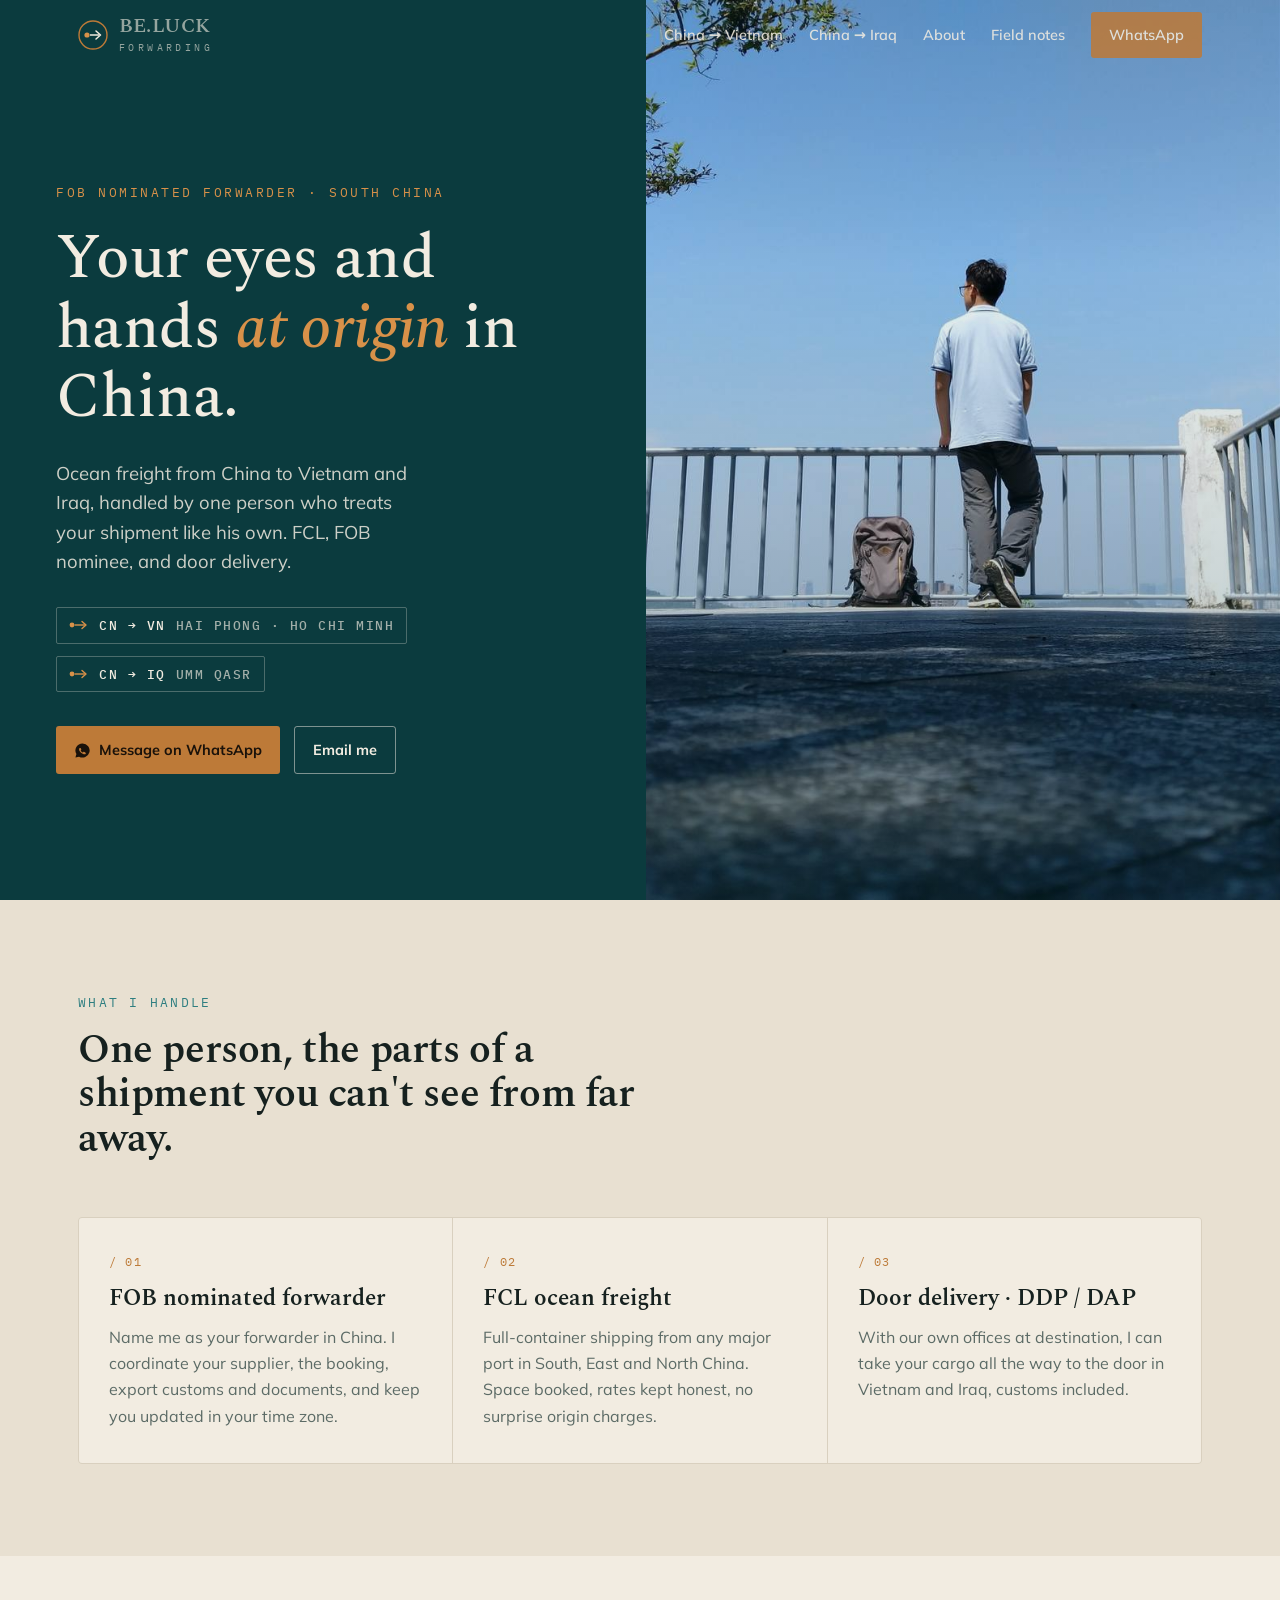
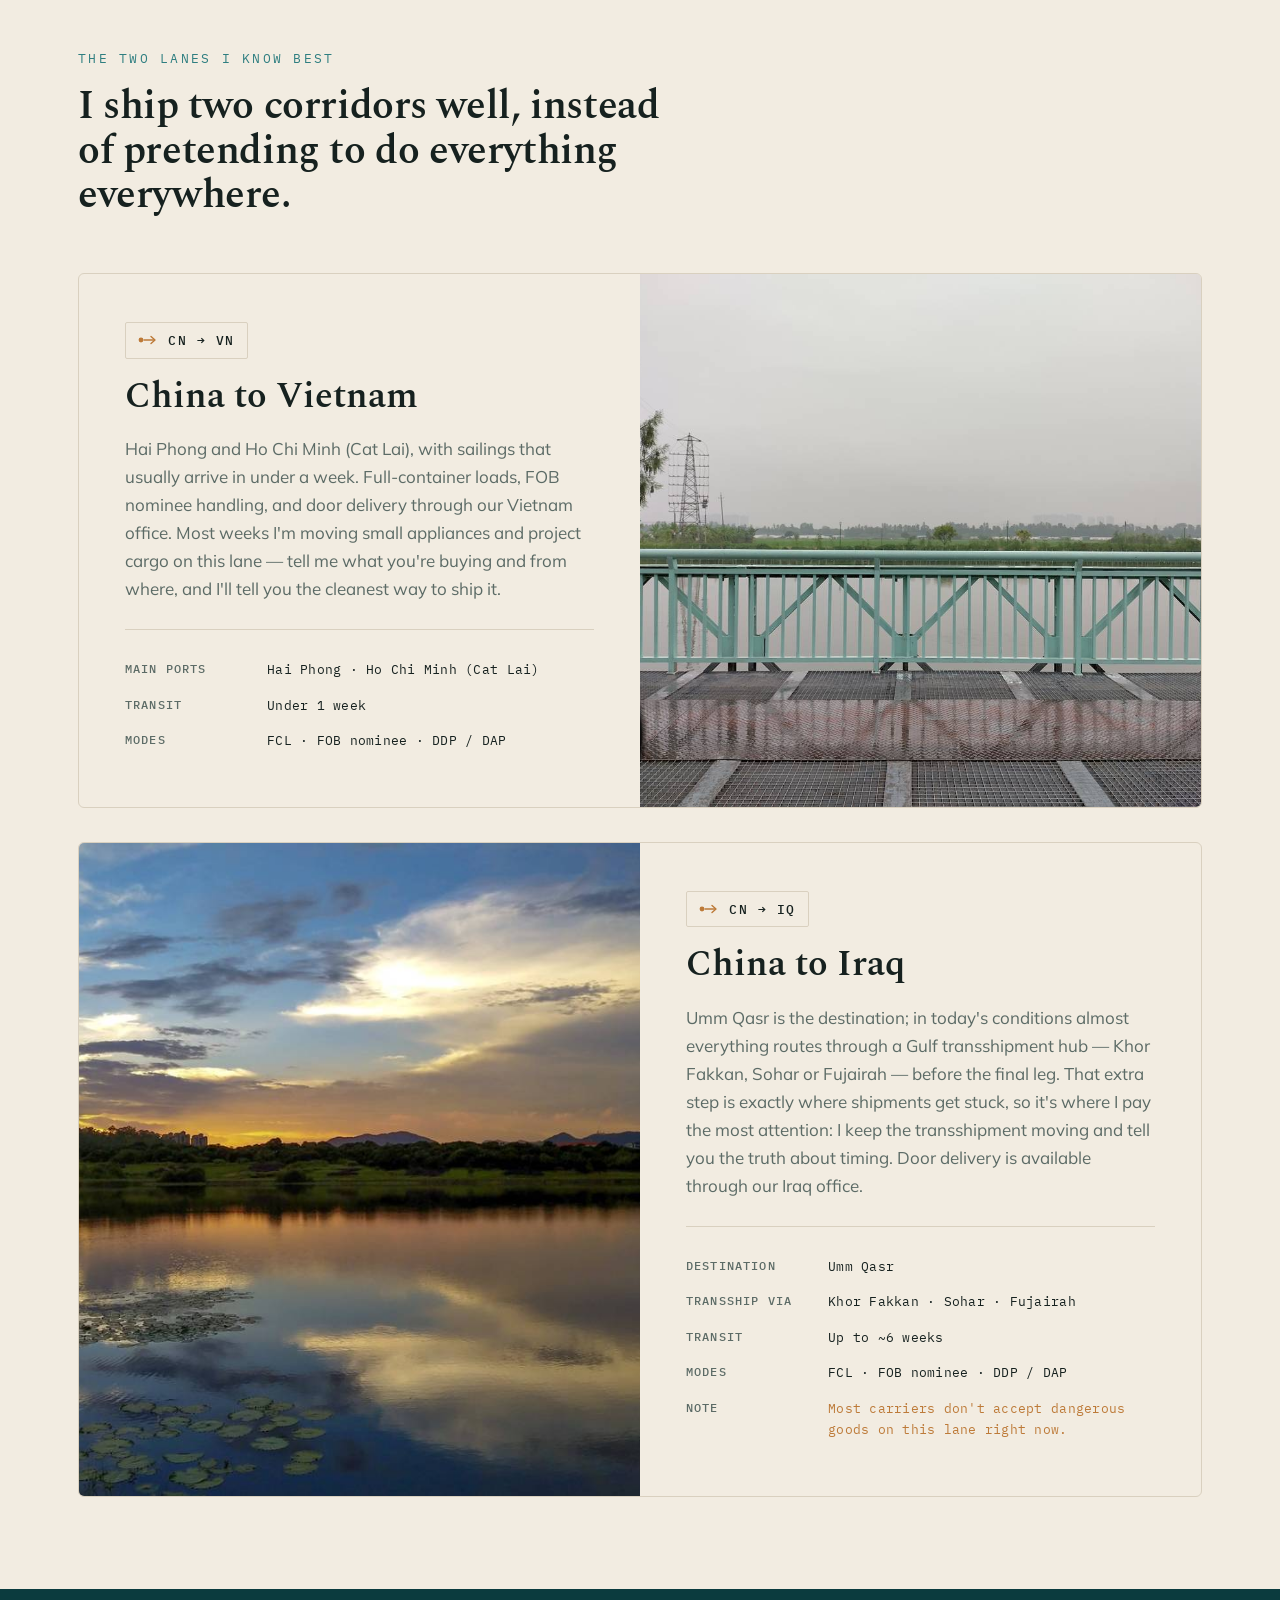
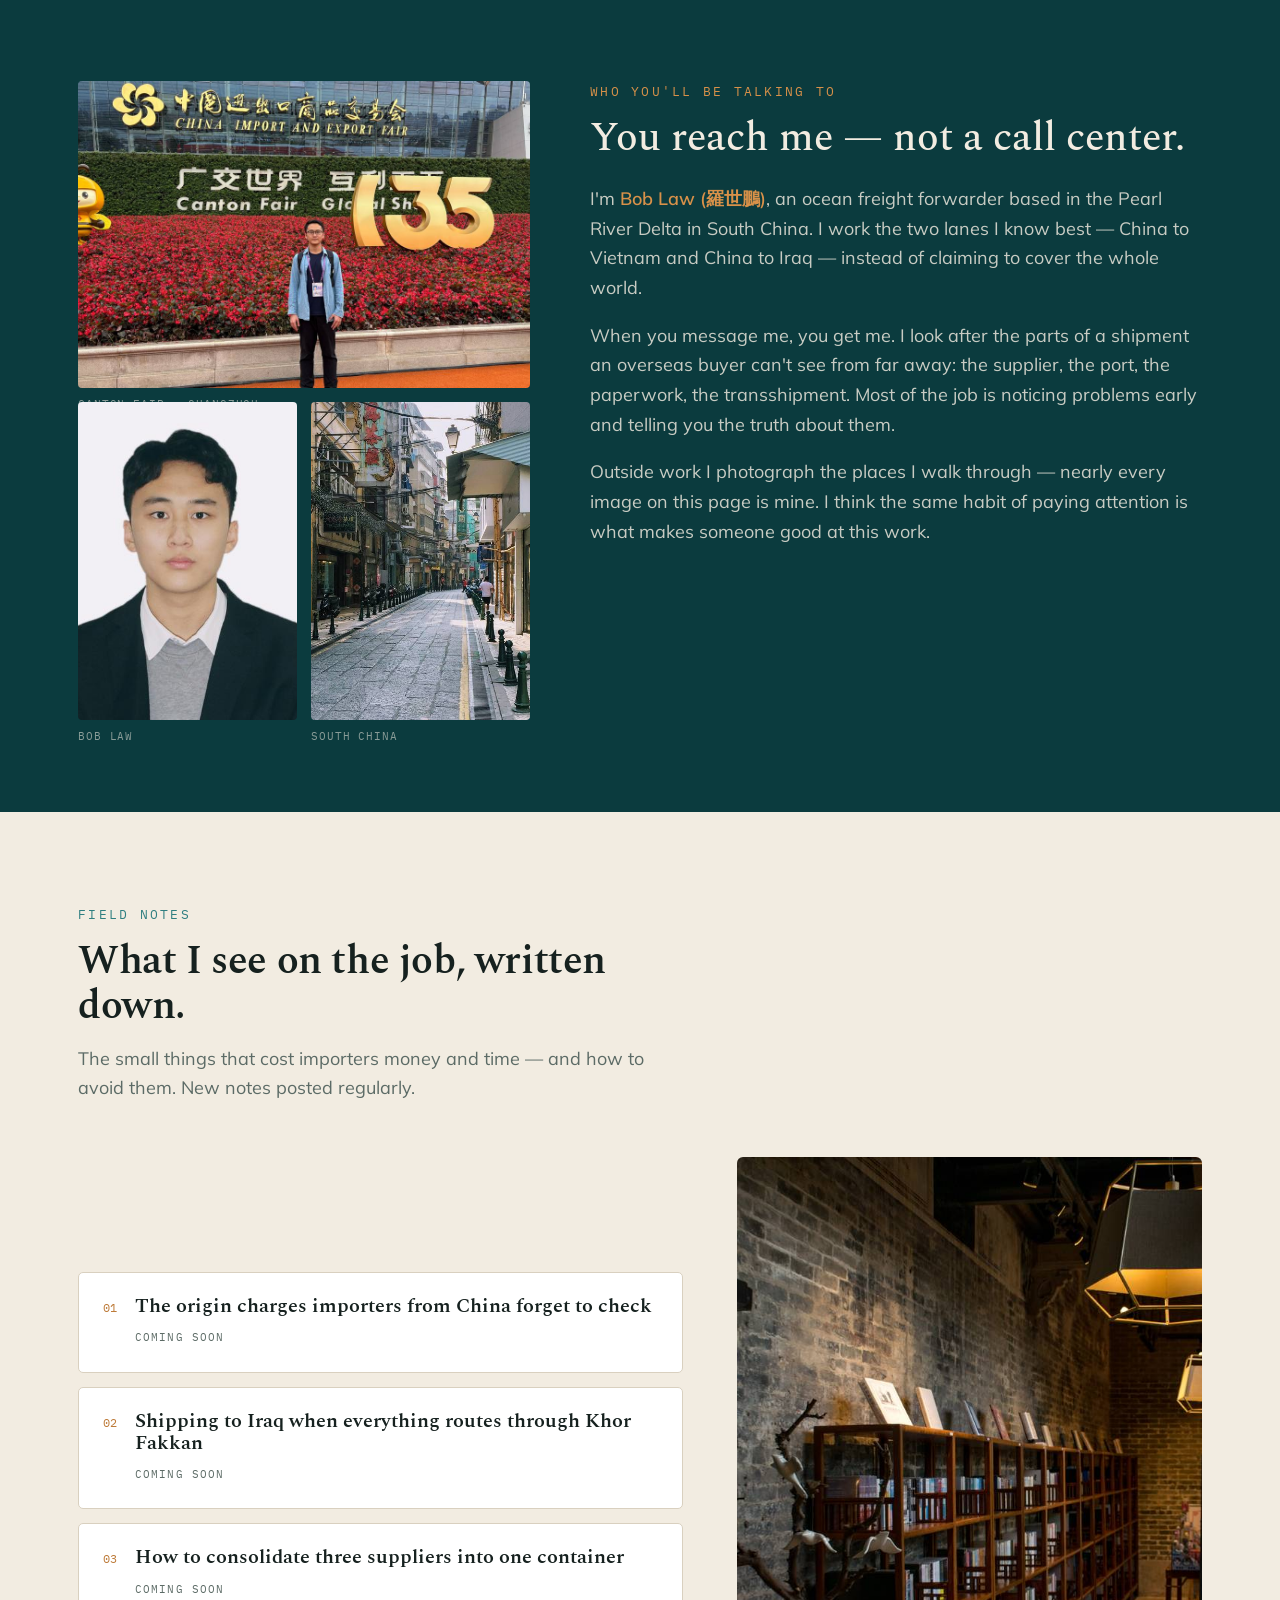
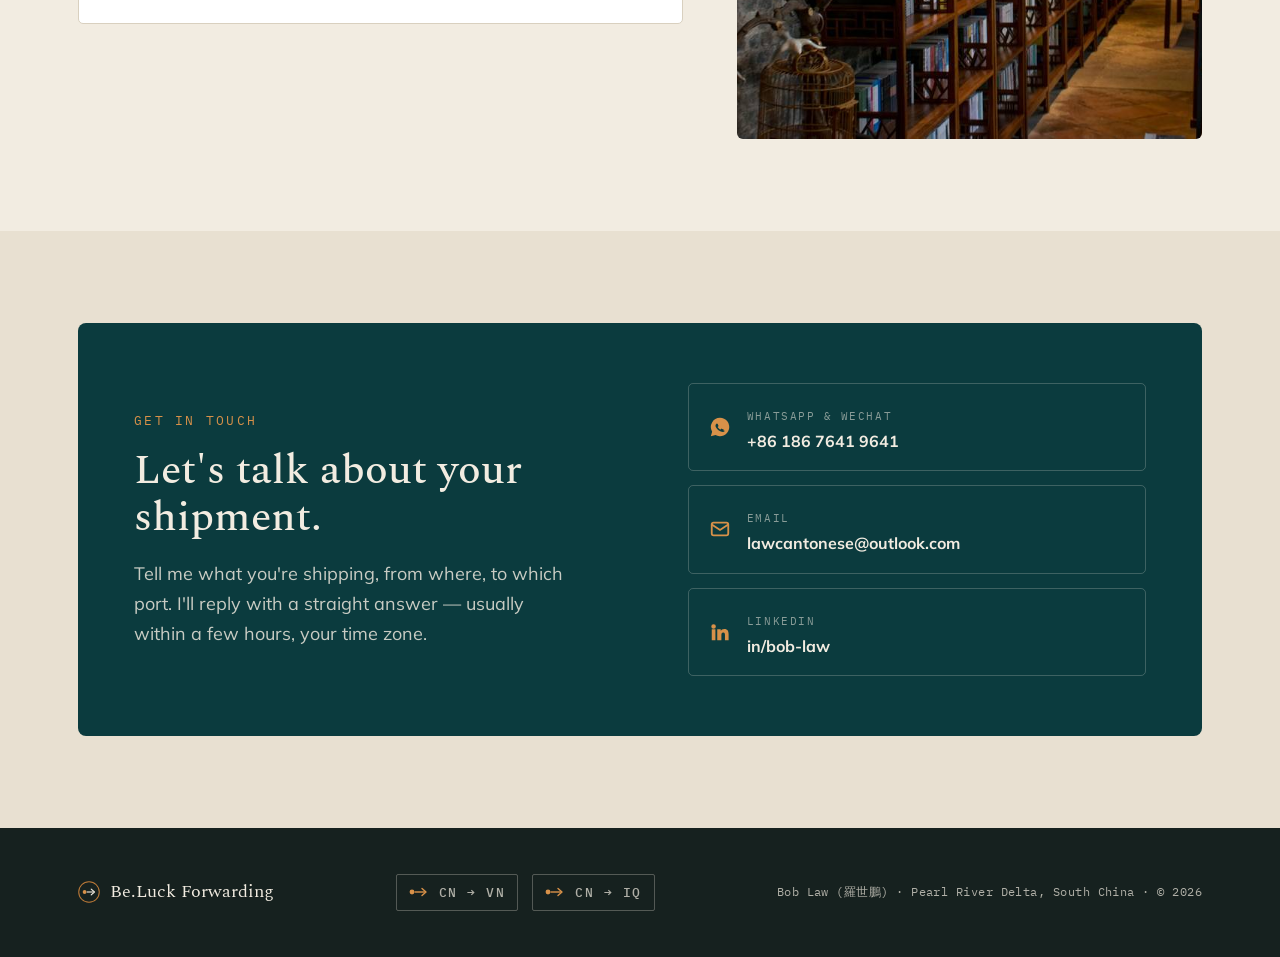
==== index.html @ 6b77a98e "Rename index.html.html to index.html" ====
<!DOCTYPE html>
<html lang="en">
<head>
<meta charset="UTF-8">
<meta name="viewport" content="width=device-width, initial-scale=1.0">
<title>Be.Luck Forwarding — Ocean Freight from China to Vietnam &amp; Iraq | Bob Law</title>
<meta name="description" content="Ocean freight forwarder based in South China. FCL, FOB nominated forwarder and door delivery from China to Vietnam (Hai Phong, Ho Chi Minh) and Iraq (Umm Qasr). Message Bob Law directly.">
<link rel="preconnect" href="https://fonts.googleapis.com">
<link rel="preconnect" href="https://fonts.gstatic.com" crossorigin>
<link href="https://fonts.googleapis.com/css2?family=Spectral:ital,wght@0,400;0,500;0,600;1,400&family=Mulish:wght@400;500;600;700;800&family=IBM+Plex+Mono:wght@400;500;600&display=swap" rel="stylesheet">
<style>
  :root{
    --ink:#16211F;
    --deep:#0B3B3E;
    --teal:#1B595C;
    --teal-2:#2E7E80;
    --brass:#BD7A38;
    --brass-2:#D89149;
    --paper:#F2ECE1;
    --panel:#E8E0D1;
    --line:#D9D0BF;
    --light:#F2ECE1;
    --muted:#5C6B66;
    --maxw:1180px;
  }
  *{box-sizing:border-box;}
  html{scroll-behavior:smooth;}
  body{
    margin:0;
    background:var(--paper);
    color:var(--ink);
    font-family:"Mulish",system-ui,-apple-system,"Segoe UI",sans-serif;
    font-size:17px;
    line-height:1.65;
    -webkit-font-smoothing:antialiased;
  }
  h1,h2,h3{font-family:"Spectral",Georgia,serif;font-weight:600;line-height:1.12;margin:0;}
  p{margin:0 0 1em;}
  a{color:inherit;}
  .wrap{max-width:var(--maxw);margin:0 auto;padding:0 28px;}
  .mono{font-family:"IBM Plex Mono",ui-monospace,monospace;}

  /* ---- route tag : the signature ---- */
  .route{
    display:inline-flex;align-items:center;gap:10px;
    font-family:"IBM Plex Mono",monospace;font-size:12.5px;font-weight:500;
    letter-spacing:.12em;text-transform:uppercase;
    border:1px solid var(--line);border-radius:2px;
    padding:7px 12px;white-space:nowrap;
  }
  .route svg{flex:none;}
  .route .dest{color:var(--muted);}
  .route--ondark{border-color:rgba(242,236,225,.28);}
  .route--ondark .dest{color:rgba(242,236,225,.66);}

  /* ---- nav ---- */
  header{position:fixed;top:0;left:0;right:0;z-index:50;transition:background .35s ease, box-shadow .35s ease;}
  header.solid{background:var(--deep);box-shadow:0 1px 0 rgba(0,0,0,.18);}
  .nav{display:flex;align-items:center;justify-content:space-between;height:70px;}
  .brand{display:flex;align-items:center;gap:11px;text-decoration:none;color:var(--light);}
  .brand .mark{flex:none;}
  .brand b{font-family:"Spectral",serif;font-weight:600;font-size:20px;letter-spacing:.01em;}
  .brand span{font-family:"IBM Plex Mono",monospace;font-size:10px;letter-spacing:.34em;text-transform:uppercase;color:rgba(242,236,225,.6);display:block;margin-top:-3px;}
  .navlinks{display:flex;align-items:center;gap:26px;}
  .navlinks a{color:var(--light);text-decoration:none;font-size:14.5px;font-weight:600;opacity:.86;transition:opacity .2s;}
  .navlinks a:hover{opacity:1;}
  .btn{
    display:inline-flex;align-items:center;gap:8px;text-decoration:none;font-weight:700;
    font-size:14.5px;border-radius:3px;padding:11px 18px;transition:transform .15s ease, background .2s ease;
  }
  .btn-brass{background:var(--brass);color:#1a120a;}
  .btn-brass:hover{background:var(--brass-2);}
  .btn-line{border:1px solid rgba(242,236,225,.5);color:var(--light);}
  .btn-line:hover{border-color:var(--light);}
  .btn:active{transform:translateY(1px);}
  .menubtn{display:none;background:none;border:1px solid rgba(242,236,225,.4);color:var(--light);
    font-family:"IBM Plex Mono",monospace;font-size:12px;letter-spacing:.1em;padding:9px 12px;border-radius:3px;cursor:pointer;}

  /* ---- hero ---- */
  .hero{background:var(--deep);color:var(--light);}
  .hero-grid{display:grid;grid-template-columns:1.02fr 1fr;min-height:100vh;}
  .hero-text{display:flex;flex-direction:column;justify-content:center;padding:120px 56px 64px;}
  .eyebrow{font-family:"IBM Plex Mono",monospace;font-size:12.5px;letter-spacing:.2em;text-transform:uppercase;color:var(--brass-2);margin-bottom:22px;}
  .hero h1{font-size:clamp(38px,5vw,62px);font-weight:500;letter-spacing:-.01em;}
  .hero h1 em{font-style:italic;color:var(--brass-2);}
  .hero .lede{font-size:18.5px;line-height:1.6;color:rgba(242,236,225,.84);max-width:34ch;margin:26px 0 30px;}
  .hero-routes{display:flex;flex-wrap:wrap;gap:12px;margin-bottom:34px;}
  .hero-cta{display:flex;flex-wrap:wrap;gap:14px;}
  .hero-photo{
    background-image:linear-gradient(180deg,rgba(11,59,62,.20),rgba(11,59,62,.08) 30%,rgba(11,59,62,.34)),url('[data-uri]');
    background-size:cover;background-position:center 38%;
  }

  /* ---- generic section ---- */
  section{padding:92px 0;}
  .kicker{font-family:"IBM Plex Mono",monospace;font-size:12.5px;letter-spacing:.18em;text-transform:uppercase;color:var(--teal-2);margin-bottom:16px;}
  .sec-head{max-width:60ch;margin-bottom:54px;}
  .sec-head h2{font-size:clamp(28px,3.4vw,40px);letter-spacing:-.01em;}
  .sec-head p{color:var(--muted);font-size:18px;margin-top:14px;}

  /* ---- services ---- */
  .services{background:var(--panel);}
  .svc{display:grid;grid-template-columns:repeat(3,1fr);gap:1px;background:var(--line);border:1px solid var(--line);border-radius:4px;overflow:hidden;}
  .svc > div{background:var(--paper);padding:34px 30px;}
  .svc .num{font-family:"IBM Plex Mono",monospace;font-size:12px;color:var(--brass);letter-spacing:.1em;}
  .svc h3{font-size:23px;margin:14px 0 12px;font-weight:600;}
  .svc p{color:var(--muted);font-size:16px;margin:0;}

  /* ---- corridor ---- */
  .lane{display:grid;grid-template-columns:1fr 1fr;gap:0;align-items:stretch;border:1px solid var(--line);border-radius:6px;overflow:hidden;}
  .lane + .lane{margin-top:34px;}
  .lane-body{padding:48px 46px;}
  .lane-body h2{font-size:clamp(26px,3vw,36px);margin:18px 0 18px;}
  .lane-body p{color:var(--muted);font-size:17px;}
  .lane-img{min-height:340px;background-size:cover;background-position:center;}
  .lane--rev .lane-body{order:2;}
  .facts{list-style:none;margin:26px 0 0;padding:22px 0 0;border-top:1px solid var(--line);}
  .facts li{display:flex;gap:14px;font-family:"IBM Plex Mono",monospace;font-size:13px;letter-spacing:.02em;color:var(--ink);padding:7px 0;}
  .facts li b{color:var(--muted);font-weight:500;min-width:128px;display:inline-block;text-transform:uppercase;font-size:11.5px;letter-spacing:.1em;padding-top:1px;}
  .facts li .warn{color:var(--brass);}

  /* ---- about ---- */
  .about{background:var(--deep);color:var(--light);}
  .about .kicker{color:var(--brass-2);}
  .about-grid{display:grid;grid-template-columns:0.85fr 1.15fr;gap:60px;align-items:start;}
  .about-photos{display:grid;grid-template-columns:1fr 1fr;gap:14px;}
  .about-photos figure{margin:0;}
  .about-photos img{width:100%;height:100%;object-fit:cover;border-radius:4px;display:block;aspect-ratio:3/4;}
  .about-photos .wide{grid-column:1/3;}
  .about-photos .wide img{aspect-ratio:16/10;}
  .about-photos figcaption{font-family:"IBM Plex Mono",monospace;font-size:11px;letter-spacing:.08em;color:rgba(242,236,225,.55);margin-top:7px;text-transform:uppercase;}
  .about-text h2{font-size:clamp(28px,3.4vw,40px);margin-bottom:22px;font-weight:500;}
  .about-text p{color:rgba(242,236,225,.82);font-size:18px;}
  .about-text strong{color:var(--brass-2);font-weight:600;}

  /* ---- notes ---- */
  .notes-grid{display:grid;grid-template-columns:1.3fr 1fr;gap:54px;align-items:center;}
  .notecards{display:flex;flex-direction:column;gap:14px;}
  .note{display:flex;align-items:flex-start;gap:18px;border:1px solid var(--line);border-radius:5px;padding:22px 24px;background:#fff;transition:border-color .2s;}
  .note:hover{border-color:var(--teal-2);}
  .note .idx{font-family:"IBM Plex Mono",monospace;font-size:12px;color:var(--brass);padding-top:3px;}
  .note h3{font-size:20px;font-weight:600;margin-bottom:4px;}
  .note .soon{font-family:"IBM Plex Mono",monospace;font-size:11px;letter-spacing:.1em;text-transform:uppercase;color:var(--muted);}
  .notes-img{border-radius:6px;overflow:hidden;}
  .notes-img img{width:100%;display:block;aspect-ratio:4/5;object-fit:cover;}

  /* ---- contact ---- */
  .contact{background:var(--panel);}
  .contact-card{background:var(--deep);color:var(--light);border-radius:8px;padding:60px 56px;display:grid;grid-template-columns:1.1fr 1fr;gap:50px;align-items:center;}
  .contact-card h2{font-size:clamp(28px,3.4vw,42px);font-weight:500;}
  .contact-card .lede{color:rgba(242,236,225,.82);font-size:18px;margin:18px 0 0;max-width:40ch;}
  .channels{display:flex;flex-direction:column;gap:14px;}
  .chan{display:flex;align-items:center;gap:16px;text-decoration:none;color:var(--light);border:1px solid rgba(242,236,225,.22);border-radius:5px;padding:16px 20px;transition:border-color .2s, background .2s;}
  .chan:hover{border-color:var(--brass-2);background:rgba(255,255,255,.03);}
  .chan .ico{flex:none;width:22px;height:22px;color:var(--brass-2);}
  .chan .lab{font-family:"IBM Plex Mono",monospace;font-size:11px;letter-spacing:.14em;text-transform:uppercase;color:rgba(242,236,225,.55);}
  .chan .val{font-weight:700;font-size:16px;word-break:break-all;}

  /* ---- footer ---- */
  footer{background:var(--ink);color:rgba(242,236,225,.7);padding:46px 0;}
  .foot{display:flex;flex-wrap:wrap;gap:18px;justify-content:space-between;align-items:center;}
  .foot .fb{display:flex;align-items:center;gap:10px;color:var(--light);font-family:"Spectral",serif;font-size:18px;}
  .foot .fr{display:flex;gap:14px;flex-wrap:wrap;}
  .foot small{font-family:"IBM Plex Mono",monospace;font-size:11.5px;letter-spacing:.04em;}

  .reveal{opacity:0;transform:translateY(18px);transition:opacity .7s ease, transform .7s ease;}
  .reveal.in{opacity:1;transform:none;}

  :focus-visible{outline:2px solid var(--brass-2);outline-offset:3px;}

  @media (max-width:900px){
    .hero-grid{grid-template-columns:1fr;min-height:auto;}
    .hero-text{padding:108px 28px 48px;}
    .hero-photo{min-height:300px;}
    .svc{grid-template-columns:1fr;}
    .lane{grid-template-columns:1fr;}
    .lane-img{min-height:230px;}
    .lane--rev .lane-body{order:0;}
    .about-grid{grid-template-columns:1fr;gap:38px;}
    .notes-grid{grid-template-columns:1fr;gap:34px;}
    .notes-img{display:none;}
    .contact-card{grid-template-columns:1fr;padding:40px 28px;gap:34px;}
    .navlinks{display:none;}
    .menubtn{display:inline-block;}
    .navlinks.open{display:flex;position:absolute;top:70px;left:0;right:0;background:var(--deep);flex-direction:column;gap:0;padding:8px 0;}
    .navlinks.open a{padding:14px 28px;width:100%;}
    .navlinks.open .btn{margin:10px 28px;justify-content:center;}
  }
  @media (prefers-reduced-motion:reduce){
    *{scroll-behavior:auto;}
    .reveal{transition:none;opacity:1;transform:none;}
  }
</style>
</head>
<body>

<!-- route glyph reused: origin dot -> lane -> arrow -->
<svg width="0" height="0" style="position:absolute"><defs>
  <g id="glyph"><circle cx="3" cy="8" r="2.4" fill="currentColor"/><path d="M5.5 8 H16" stroke="currentColor" stroke-width="1.4"/><path d="M13 4.5 L17 8 L13 11.5" fill="none" stroke="currentColor" stroke-width="1.4" stroke-linecap="round" stroke-linejoin="round"/></g>
</defs></svg>

<header id="hdr">
  <div class="wrap nav">
    <a href="#home" class="brand">
      <svg class="mark" width="30" height="30" viewBox="0 0 30 30" aria-hidden="true">
        <circle cx="15" cy="15" r="14" fill="none" stroke="#BD7A38" stroke-width="1.4"/>
        <circle cx="9" cy="15" r="2.6" fill="#D89149"/>
        <path d="M12 15 H21" stroke="#F2ECE1" stroke-width="1.5"/>
        <path d="M18 11 L22.5 15 L18 19" fill="none" stroke="#F2ECE1" stroke-width="1.5" stroke-linecap="round" stroke-linejoin="round"/>
      </svg>
      <span class="bt"><b>Be.Luck</b><span>Forwarding</span></span>
    </a>
    <button class="menubtn" id="menubtn" aria-expanded="false">MENU</button>
    <nav class="navlinks" id="navlinks">
      <a href="#vietnam">China&nbsp;→&nbsp;Vietnam</a>
      <a href="#iraq">China&nbsp;→&nbsp;Iraq</a>
      <a href="#about">About</a>
      <a href="#notes">Field&nbsp;notes</a>
      <a class="btn btn-brass" href="https://wa.me/8618676419641?text=Hi%20Bob%2C%20I%27d%20like%20to%20ask%20about%20shipping%20from%20China." target="_blank" rel="noopener">WhatsApp</a>
    </nav>
  </div>
</header>

<!-- HERO -->
<section id="home" class="hero" style="padding:0">
  <div class="hero-grid">
    <div class="hero-text">
      <div class="eyebrow">FOB Nominated Forwarder · South China</div>
      <h1>Your eyes and hands <em>at origin</em> in China.</h1>
      <p class="lede">Ocean freight from China to Vietnam and Iraq, handled by one person who treats your shipment like his own. FCL, FOB nominee, and door delivery.</p>
      <div class="hero-routes">
        <span class="route route--ondark"><svg width="20" height="16" viewBox="0 0 20 16" color="#D89149"><use href="#glyph"/></svg> CN&nbsp;→&nbsp;VN <span class="dest">Hai Phong · Ho Chi Minh</span></span>
        <span class="route route--ondark"><svg width="20" height="16" viewBox="0 0 20 16" color="#D89149"><use href="#glyph"/></svg> CN&nbsp;→&nbsp;IQ <span class="dest">Umm Qasr</span></span>
      </div>
      <div class="hero-cta">
        <a class="btn btn-brass" href="https://wa.me/8618676419641?text=Hi%20Bob%2C%20I%27d%20like%20to%20ask%20about%20shipping%20from%20China." target="_blank" rel="noopener">
          <svg width="17" height="17" viewBox="0 0 24 24" fill="currentColor"><path d="M12 2a10 10 0 0 0-8.6 15.05L2 22l5.1-1.33A10 10 0 1 0 12 2Zm5.3 14.1c-.22.62-1.3 1.2-1.8 1.24-.46.05-1.05.07-1.7-.1a14 14 0 0 1-1.54-.57 11 11 0 0 1-4.2-3.7c-.3-.4-.95-1.27-.95-2.42 0-1.15.6-1.72.82-1.95a.86.86 0 0 1 .62-.29l.45.01c.14 0 .34-.05.53.4l.74 1.8c.06.13.1.28.01.45l-.28.45c-.1.13-.21.3-.3.4-.1.1-.2.22-.09.43.12.2.53.87 1.13 1.4.78.7 1.43.92 1.63 1.02.2.1.32.09.44-.05l.62-.72c.16-.2.3-.16.5-.09l1.74.82c.2.1.34.14.4.22.05.1.05.5-.17 1.12Z"/></svg>
          Message on WhatsApp
        </a>
        <a class="btn btn-line" href="mailto:lawcantonese@outlook.com?subject=Shipping%20enquiry">Email me</a>
      </div>
    </div>
    <div class="hero-photo" role="img" aria-label="Looking out over the Pearl River Delta in South China"></div>
  </div>
</section>

<!-- SERVICES -->
<section class="services">
  <div class="wrap">
    <div class="sec-head reveal">
      <div class="kicker">What I handle</div>
      <h2>One person, the parts of a shipment you can't see from far away.</h2>
    </div>
    <div class="svc reveal">
      <div>
        <div class="num">/ 01</div>
        <h3>FOB nominated forwarder</h3>
        <p>Name me as your forwarder in China. I coordinate your supplier, the booking, export customs and documents, and keep you updated in your time zone.</p>
      </div>
      <div>
        <div class="num">/ 02</div>
        <h3>FCL ocean freight</h3>
        <p>Full-container shipping from any major port in South, East and North China. Space booked, rates kept honest, no surprise origin charges.</p>
      </div>
      <div>
        <div class="num">/ 03</div>
        <h3>Door delivery · DDP / DAP</h3>
        <p>With our own offices at destination, I can take your cargo all the way to the door in Vietnam and Iraq, customs included.</p>
      </div>
    </div>
  </div>
</section>

<!-- CORRIDORS -->
<section id="vietnam">
  <div class="wrap">
    <div class="sec-head reveal">
      <div class="kicker">The two lanes I know best</div>
      <h2>I ship two corridors well, instead of pretending to do everything everywhere.</h2>
    </div>

    <div class="lane reveal">
      <div class="lane-body">
        <span class="route"><svg width="20" height="16" viewBox="0 0 20 16" color="#BD7A38"><use href="#glyph"/></svg> CN&nbsp;→&nbsp;VN</span>
        <h2>China to Vietnam</h2>
        <p>Hai Phong and Ho Chi Minh (Cat Lai), with sailings that usually arrive in under a week. Full-container loads, FOB nominee handling, and door delivery through our Vietnam office. Most weeks I'm moving small appliances and project cargo on this lane — tell me what you're buying and from where, and I'll tell you the cleanest way to ship it.</p>
        <ul class="facts">
          <li><b>Main ports</b> Hai Phong · Ho Chi Minh (Cat Lai)</li>
          <li><b>Transit</b> Under 1 week</li>
          <li><b>Modes</b> FCL · FOB nominee · DDP / DAP</li>
        </ul>
      </div>
      <div class="lane-img" style="background-image:url('[data-uri]')" role="img" aria-label="Waterway in the delta region"></div>
    </div>

    <div class="lane lane--rev reveal" id="iraq">
      <div class="lane-body">
        <span class="route"><svg width="20" height="16" viewBox="0 0 20 16" color="#BD7A38"><use href="#glyph"/></svg> CN&nbsp;→&nbsp;IQ</span>
        <h2>China to Iraq</h2>
        <p>Umm Qasr is the destination; in today's conditions almost everything routes through a Gulf transshipment hub — Khor Fakkan, Sohar or Fujairah — before the final leg. That extra step is exactly where shipments get stuck, so it's where I pay the most attention: I keep the transshipment moving and tell you the truth about timing. Door delivery is available through our Iraq office.</p>
        <ul class="facts">
          <li><b>Destination</b> Umm Qasr</li>
          <li><b>Transship via</b> Khor Fakkan · Sohar · Fujairah</li>
          <li><b>Transit</b> Up to ~6 weeks</li>
          <li><b>Modes</b> FCL · FOB nominee · DDP / DAP</li>
          <li><b>Note</b> <span class="warn">Most carriers don't accept dangerous goods on this lane right now.</span></li>
        </ul>
      </div>
      <div class="lane-img" style="background-image:url('[data-uri]')" role="img" aria-label="Sunset over water"></div>
    </div>
  </div>
</section>

<!-- ABOUT -->
<section id="about" class="about">
  <div class="wrap">
    <div class="about-grid">
      <div class="about-photos reveal">
        <figure class="wide">
          <img src="[data-uri]" alt="Bob Law at the Canton Fair in Guangzhou">
          <figcaption>Canton Fair · Guangzhou</figcaption>
        </figure>
        <figure>
          <img src="[data-uri]" alt="Portrait of Bob Law">
          <figcaption>Bob Law</figcaption>
        </figure>
        <figure>
          <img src="[data-uri]" alt="On the road in South China">
          <figcaption>South China</figcaption>
        </figure>
      </div>
      <div class="about-text reveal">
        <div class="kicker">Who you'll be talking to</div>
        <h2>You reach me — not a call center.</h2>
        <p>I'm <strong>Bob Law (羅世鵬)</strong>, an ocean freight forwarder based in the Pearl River Delta in South China. I work the two lanes I know best — China to Vietnam and China to Iraq — instead of claiming to cover the whole world.</p>
        <p>When you message me, you get me. I look after the parts of a shipment an overseas buyer can't see from far away: the supplier, the port, the paperwork, the transshipment. Most of the job is noticing problems early and telling you the truth about them.</p>
        <p>Outside work I photograph the places I walk through — nearly every image on this page is mine. I think the same habit of paying attention is what makes someone good at this work.</p>
      </div>
    </div>
  </div>
</section>

<!-- FIELD NOTES -->
<section id="notes">
  <div class="wrap">
    <div class="sec-head reveal">
      <div class="kicker">Field notes</div>
      <h2>What I see on the job, written down.</h2>
      <p>The small things that cost importers money and time — and how to avoid them. New notes posted regularly.</p>
    </div>
    <div class="notes-grid">
      <div class="notecards reveal">
        <article class="note">
          <span class="idx">01</span>
          <div><h3>The origin charges importers from China forget to check</h3><span class="soon">Coming soon</span></div>
        </article>
        <article class="note">
          <span class="idx">02</span>
          <div><h3>Shipping to Iraq when everything routes through Khor Fakkan</h3><span class="soon">Coming soon</span></div>
        </article>
        <article class="note">
          <span class="idx">03</span>
          <div><h3>How to consolidate three suppliers into one container</h3><span class="soon">Coming soon</span></div>
        </article>
      </div>
      <div class="notes-img reveal"><img src="[data-uri]" alt="A quiet bookshop — where the notes get written"></div>
    </div>
  </div>
</section>

<!-- CONTACT -->
<section id="contact" class="contact">
  <div class="wrap">
    <div class="contact-card reveal">
      <div>
        <div class="kicker" style="color:var(--brass-2)">Get in touch</div>
        <h2>Let's talk about your shipment.</h2>
        <p class="lede">Tell me what you're shipping, from where, to which port. I'll reply with a straight answer — usually within a few hours, your time zone.</p>
      </div>
      <div class="channels">
        <a class="chan" href="https://wa.me/8618676419641?text=Hi%20Bob%2C%20I%27d%20like%20to%20ask%20about%20shipping%20from%20China." target="_blank" rel="noopener">
          <svg class="ico" viewBox="0 0 24 24" fill="currentColor"><path d="M12 2a10 10 0 0 0-8.6 15.05L2 22l5.1-1.33A10 10 0 1 0 12 2Zm5.3 14.1c-.22.62-1.3 1.2-1.8 1.24-.46.05-1.05.07-1.7-.1a14 14 0 0 1-1.54-.57 11 11 0 0 1-4.2-3.7c-.3-.4-.95-1.27-.95-2.42 0-1.15.6-1.72.82-1.95a.86.86 0 0 1 .62-.29l.45.01c.14 0 .34-.05.53.4l.74 1.8c.06.13.1.28.01.45l-.28.45c-.1.13-.21.3-.3.4-.1.1-.2.22-.09.43.12.2.53.87 1.13 1.4.78.7 1.43.92 1.63 1.02.2.1.32.09.44-.05l.62-.72c.16-.2.3-.16.5-.09l1.74.82c.2.1.34.14.4.22.05.1.05.5-.17 1.12Z"/></svg>
          <div><span class="lab">WhatsApp &amp; WeChat</span><div class="val">+86 186 7641 9641</div></div>
        </a>
        <a class="chan" href="mailto:lawcantonese@outlook.com?subject=Shipping%20enquiry">
          <svg class="ico" viewBox="0 0 24 24" fill="none" stroke="currentColor" stroke-width="2"><rect x="3" y="5" width="18" height="14" rx="2"/><path d="m3 7 9 6 9-6"/></svg>
          <div><span class="lab">Email</span><div class="val">lawcantonese@outlook.com</div></div>
        </a>
        <a class="chan" href="https://www.linkedin.com/in/bob-law-3bba48403" target="_blank" rel="noopener">
          <svg class="ico" viewBox="0 0 24 24" fill="currentColor"><path d="M4.98 3.5A2.5 2.5 0 1 0 5 8.5a2.5 2.5 0 0 0-.02-5ZM3 9h4v12H3V9Zm6 0h3.8v1.7h.05c.53-1 1.83-2.05 3.77-2.05 4.03 0 4.78 2.65 4.78 6.1V21h-4v-5.4c0-1.3-.02-2.96-1.8-2.96-1.8 0-2.08 1.4-2.08 2.86V21H9V9Z"/></svg>
          <div><span class="lab">LinkedIn</span><div class="val">in/bob-law</div></div>
        </a>
      </div>
    </div>
  </div>
</section>

<footer>
  <div class="wrap foot">
    <div class="fb">
      <svg width="22" height="22" viewBox="0 0 30 30" aria-hidden="true"><circle cx="15" cy="15" r="14" fill="none" stroke="#BD7A38" stroke-width="1.4"/><circle cx="9" cy="15" r="2.6" fill="#D89149"/><path d="M12 15 H21" stroke="#F2ECE1" stroke-width="1.5"/><path d="M18 11 L22.5 15 L18 19" fill="none" stroke="#F2ECE1" stroke-width="1.5" stroke-linecap="round" stroke-linejoin="round"/></svg>
      Be.Luck Forwarding
    </div>
    <div class="fr">
      <span class="route route--ondark"><svg width="20" height="16" viewBox="0 0 20 16" color="#D89149"><use href="#glyph"/></svg> CN&nbsp;→&nbsp;VN</span>
      <span class="route route--ondark"><svg width="20" height="16" viewBox="0 0 20 16" color="#D89149"><use href="#glyph"/></svg> CN&nbsp;→&nbsp;IQ</span>
    </div>
    <small>Bob Law (羅世鵬) · Pearl River Delta, South China · © 2026</small>
  </div>
</footer>

<script>
  var hdr=document.getElementById('hdr');
  var onScroll=function(){ if(window.scrollY>40){hdr.classList.add('solid');}else{hdr.classList.remove('solid');} };
  onScroll(); window.addEventListener('scroll',onScroll,{passive:true});

  var mb=document.getElementById('menubtn'), nl=document.getElementById('navlinks');
  mb.addEventListener('click',function(){
    var open=nl.classList.toggle('open');
    mb.setAttribute('aria-expanded',open);
    hdr.classList.add('solid');
  });
  nl.querySelectorAll('a').forEach(function(a){a.addEventListener('click',function(){nl.classList.remove('open');mb.setAttribute('aria-expanded',false);});});

  var io=new IntersectionObserver(function(es){es.forEach(function(e){if(e.isIntersecting){e.target.classList.add('in');io.unobserve(e.target);}});},{threshold:.12});
  document.querySelectorAll('.reveal').forEach(function(el){io.observe(el);});
</script>
</body>
</html>
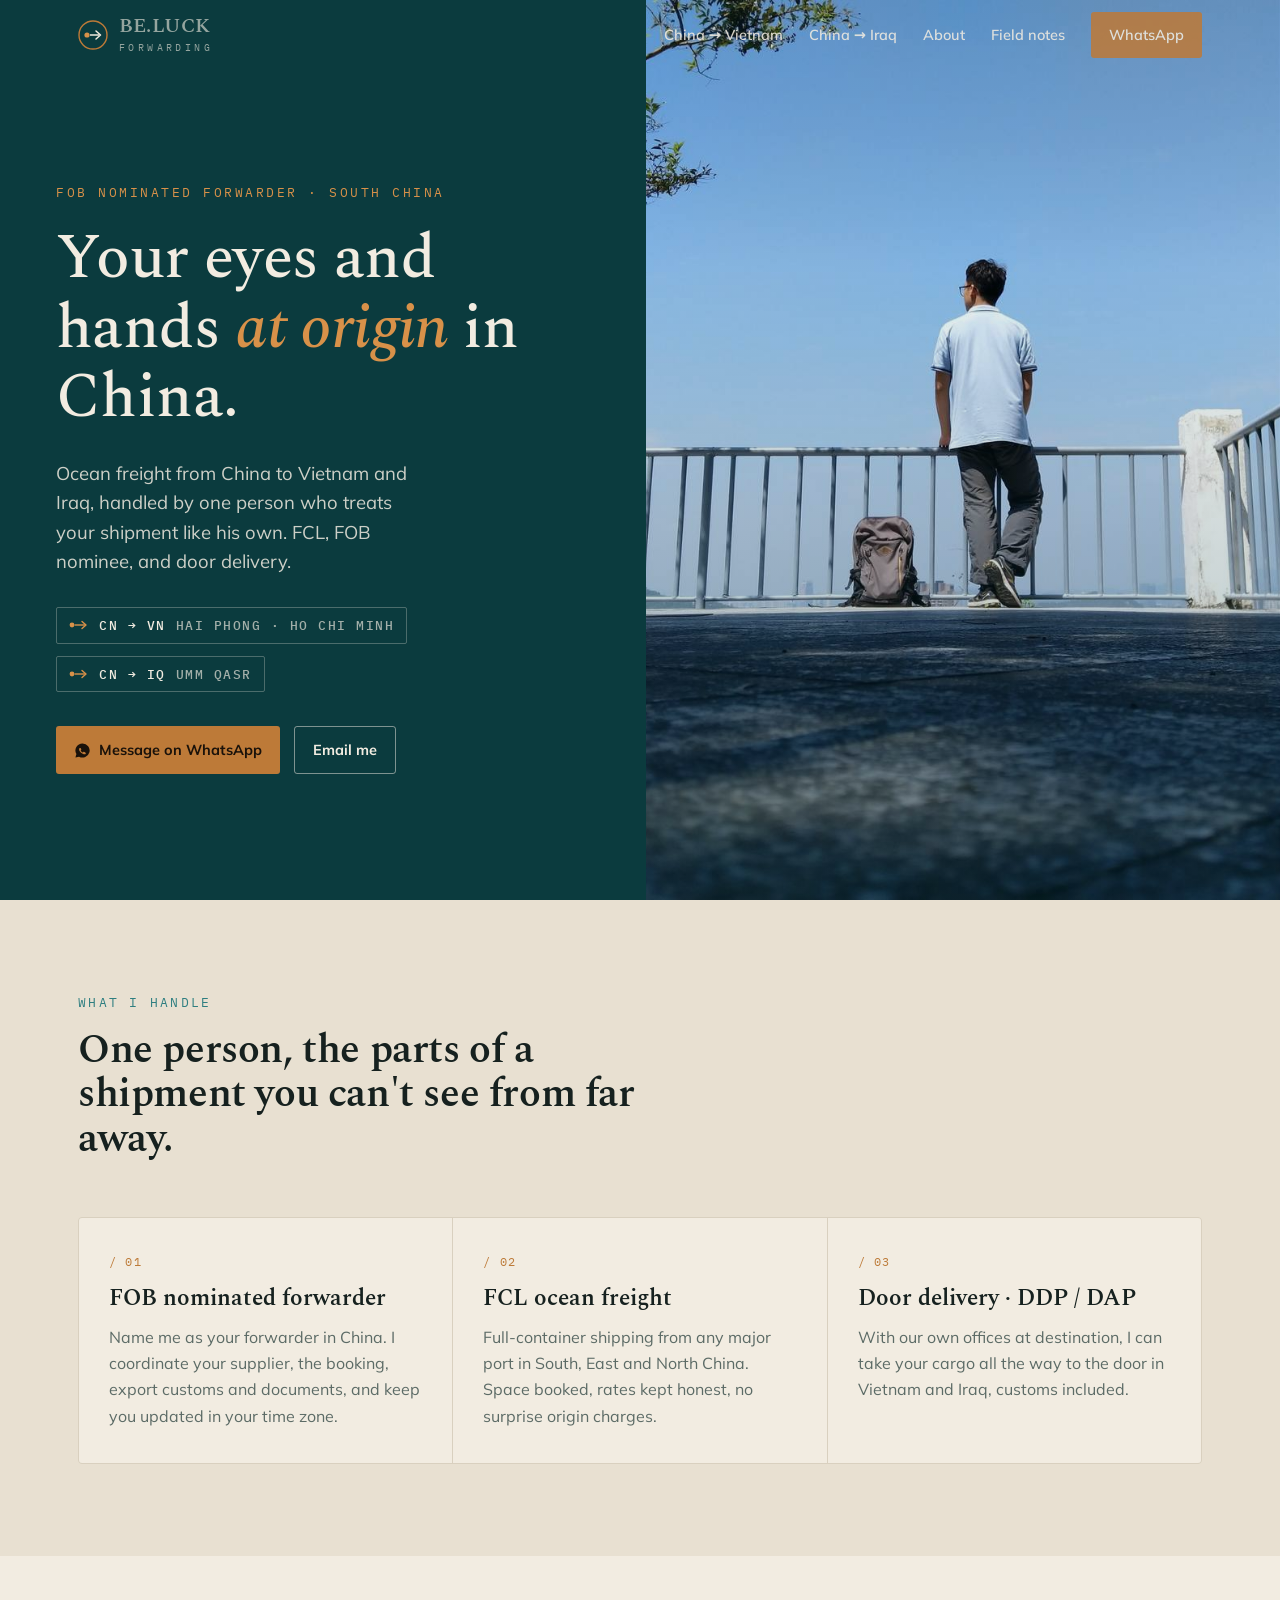
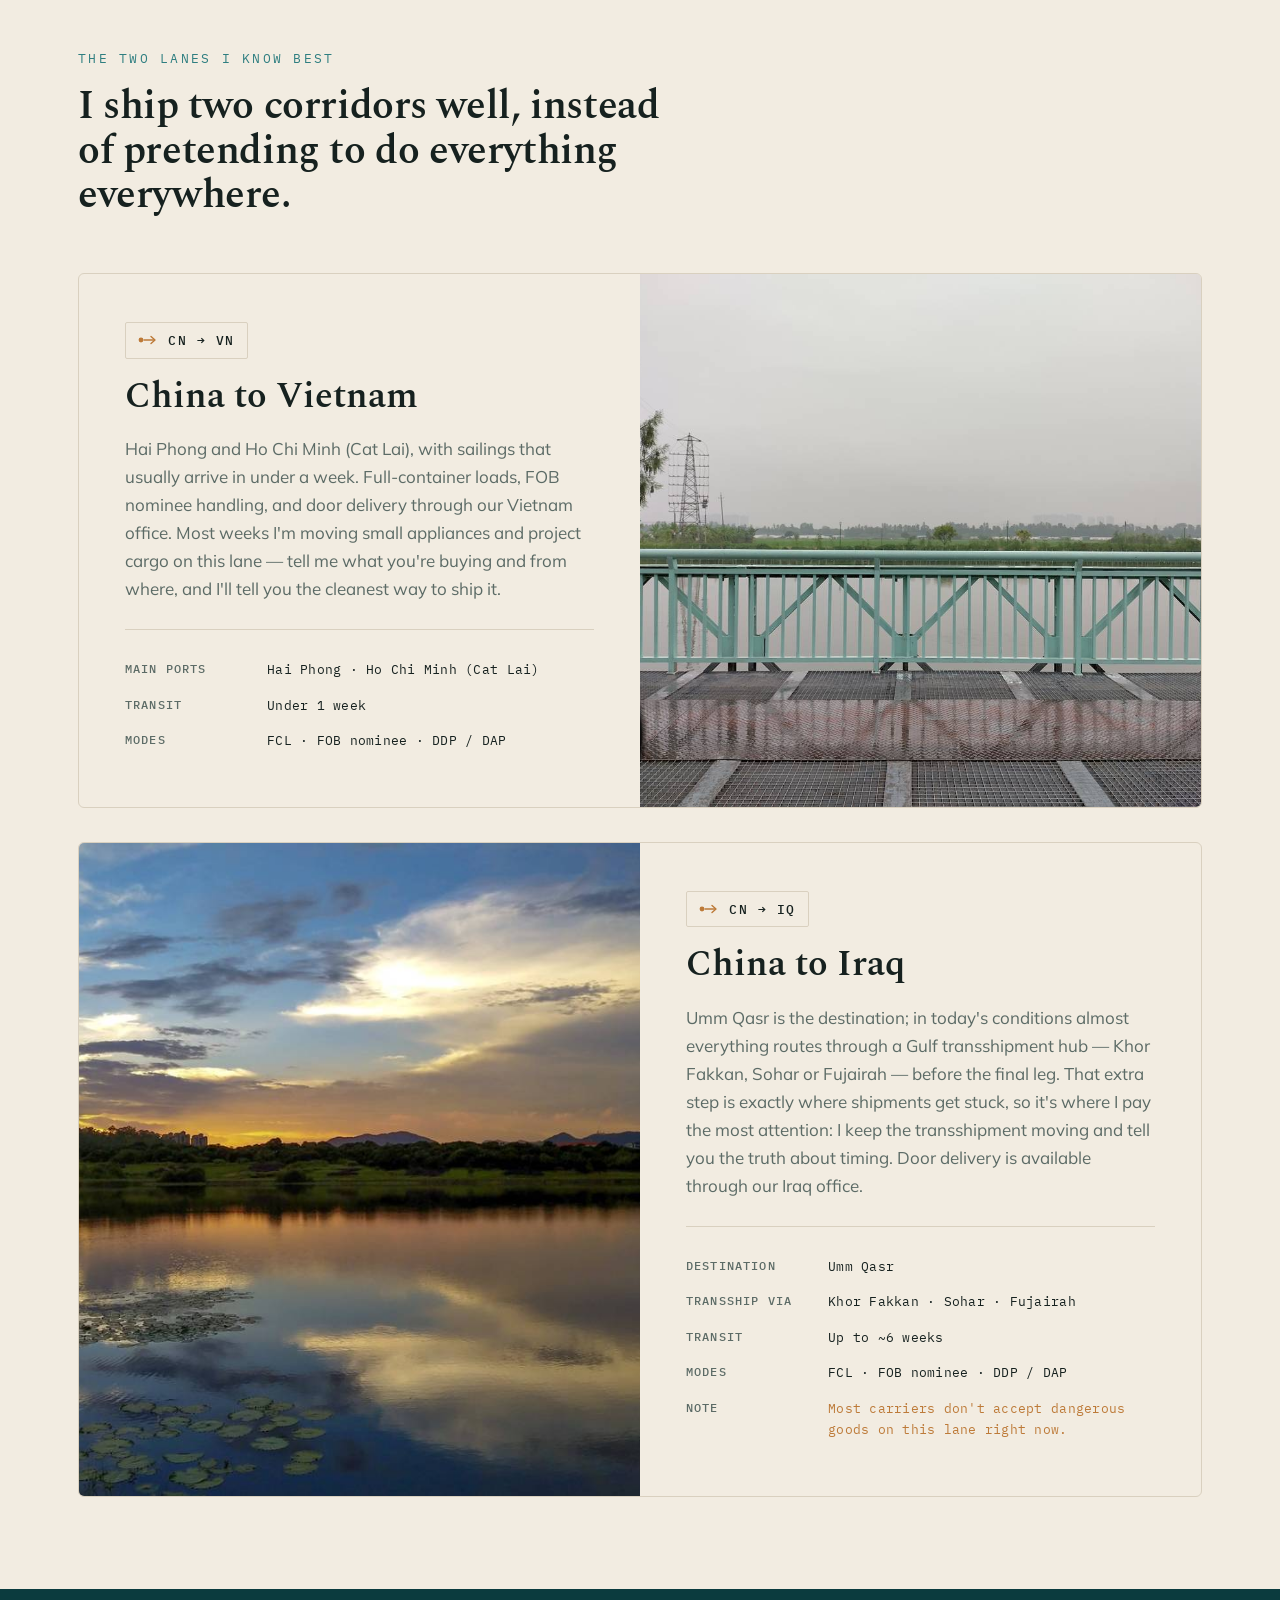
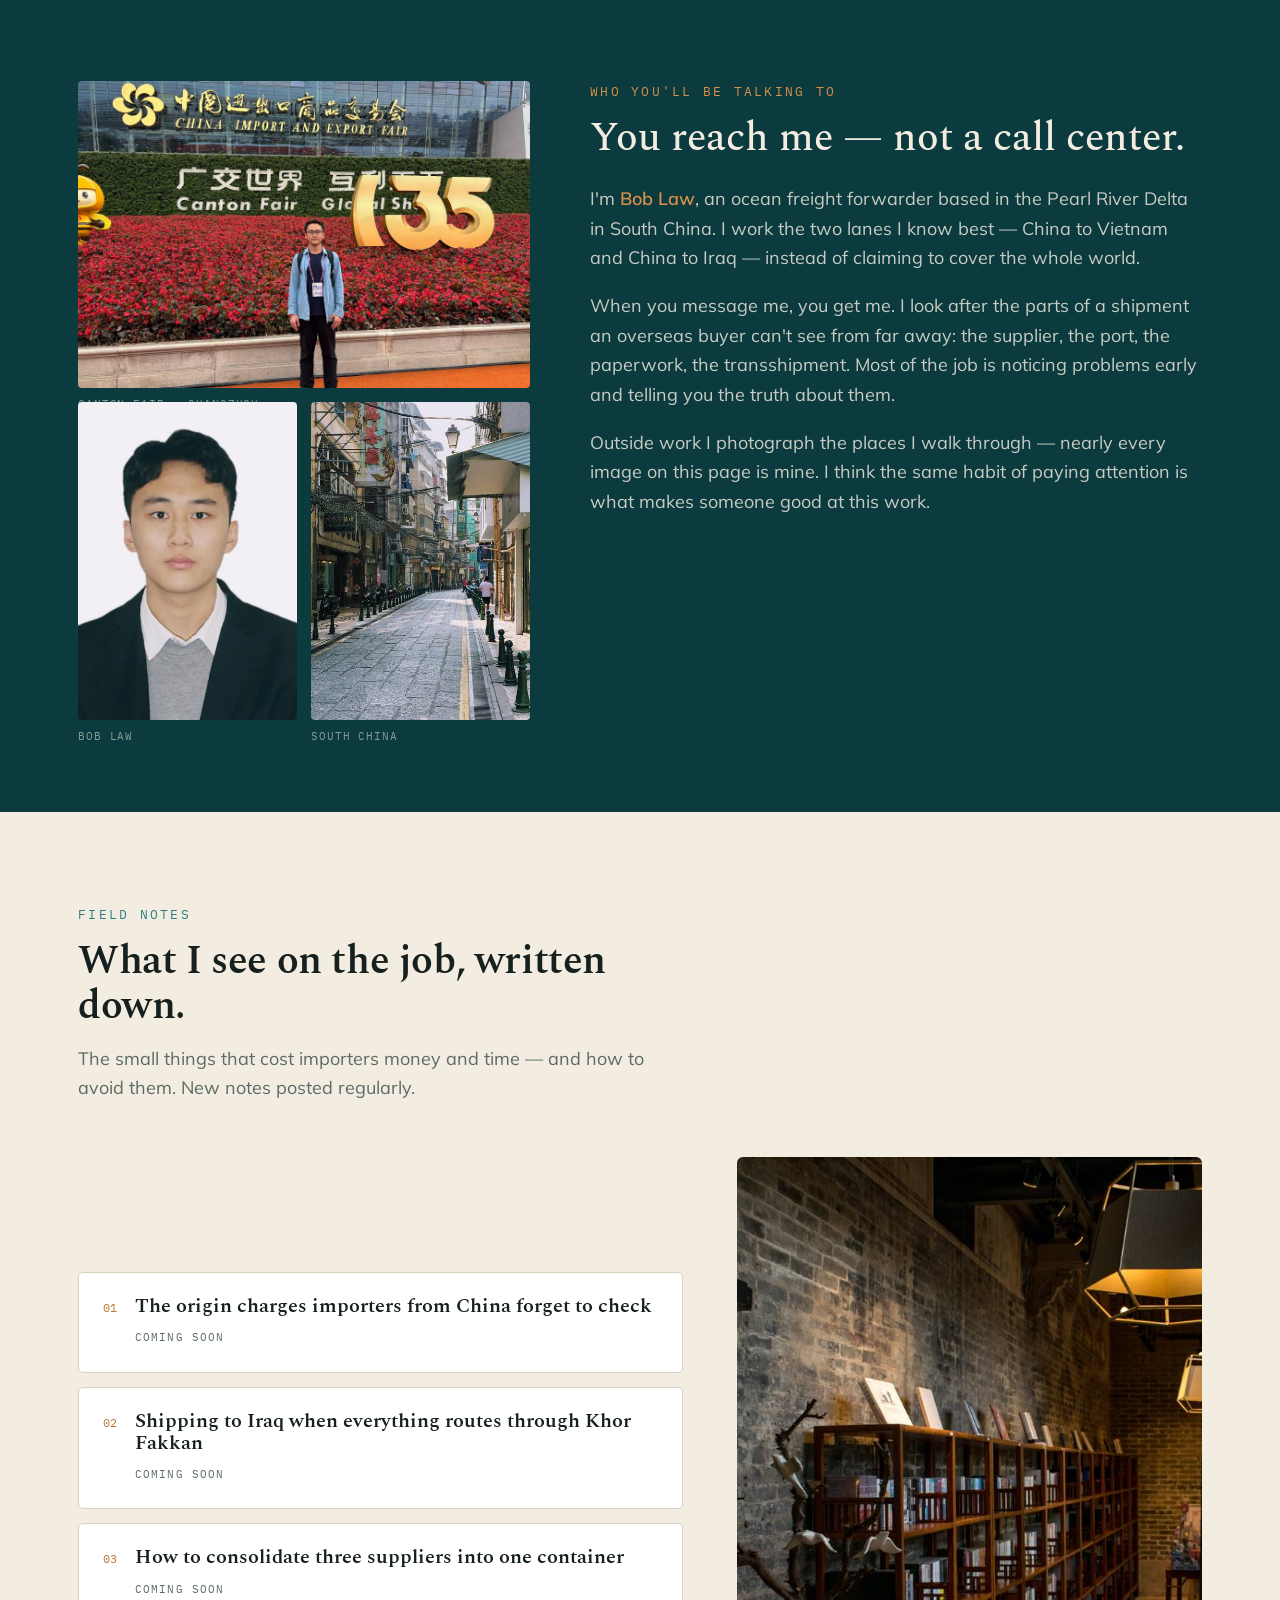
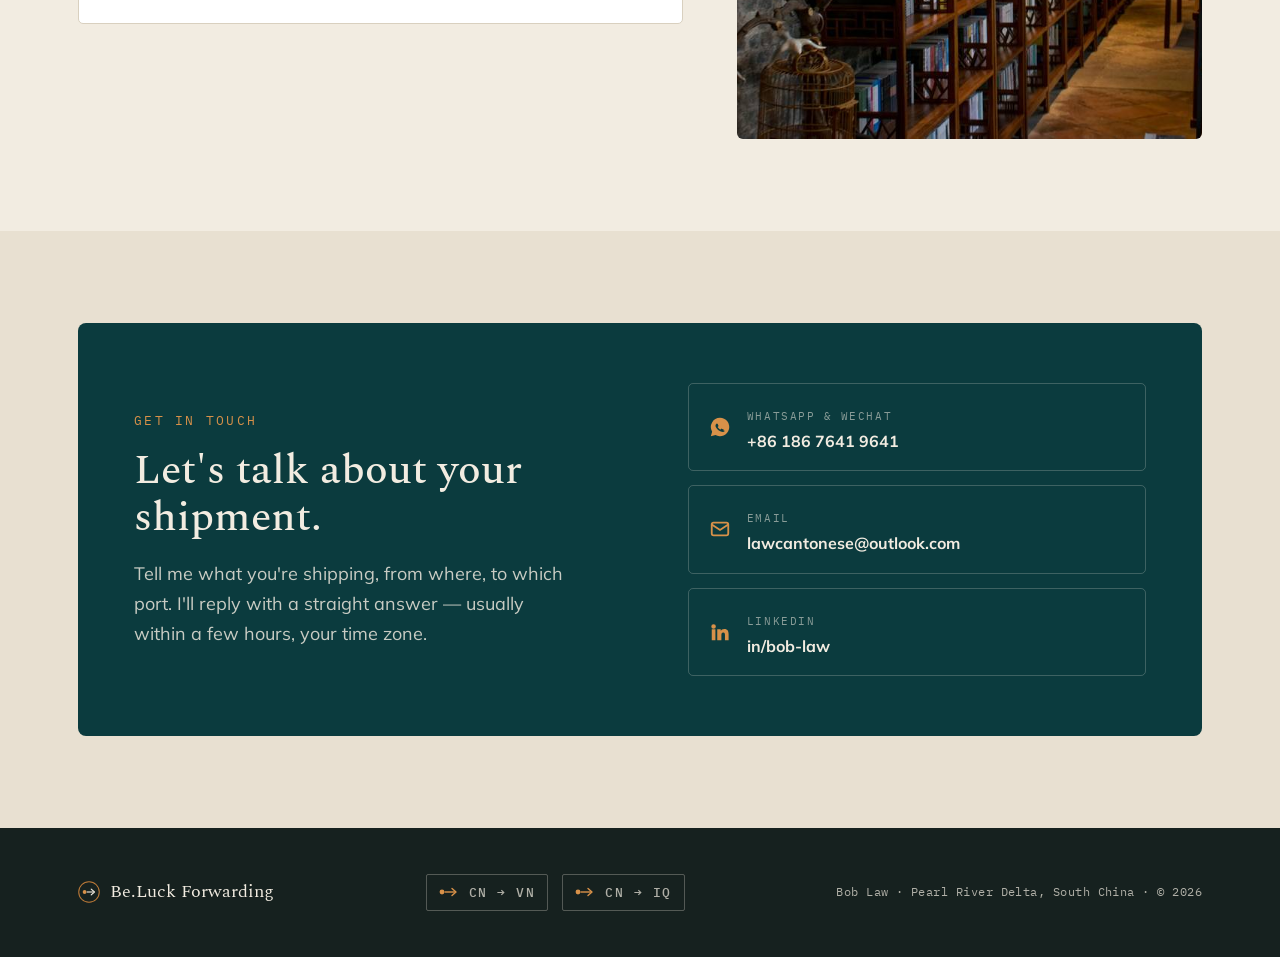
==== commit a006e696: "Update index.html" ====
--- a/index.html
+++ b/index.html
@@ -332,7 +332,7 @@
       <div class="about-text reveal">
         <div class="kicker">Who you'll be talking to</div>
         <h2>You reach me — not a call center.</h2>
-        <p>I'm <strong>Bob Law (羅世鵬)</strong>, an ocean freight forwarder based in the Pearl River Delta in South China. I work the two lanes I know best — China to Vietnam and China to Iraq — instead of claiming to cover the whole world.</p>
+        <p>I'm <strong>Bob Law</strong>, an ocean freight forwarder based in the Pearl River Delta in South China. I work the two lanes I know best — China to Vietnam and China to Iraq — instead of claiming to cover the whole world.</p>
         <p>When you message me, you get me. I look after the parts of a shipment an overseas buyer can't see from far away: the supplier, the port, the paperwork, the transshipment. Most of the job is noticing problems early and telling you the truth about them.</p>
         <p>Outside work I photograph the places I walk through — nearly every image on this page is mine. I think the same habit of paying attention is what makes someone good at this work.</p>
       </div>
@@ -405,7 +405,7 @@
       <span class="route route--ondark"><svg width="20" height="16" viewBox="0 0 20 16" color="#D89149"><use href="#glyph"/></svg> CN&nbsp;→&nbsp;VN</span>
       <span class="route route--ondark"><svg width="20" height="16" viewBox="0 0 20 16" color="#D89149"><use href="#glyph"/></svg> CN&nbsp;→&nbsp;IQ</span>
     </div>
-    <small>Bob Law (羅世鵬) · Pearl River Delta, South China · © 2026</small>
+    <small>Bob Law · Pearl River Delta, South China · © 2026</small>
   </div>
 </footer>
 
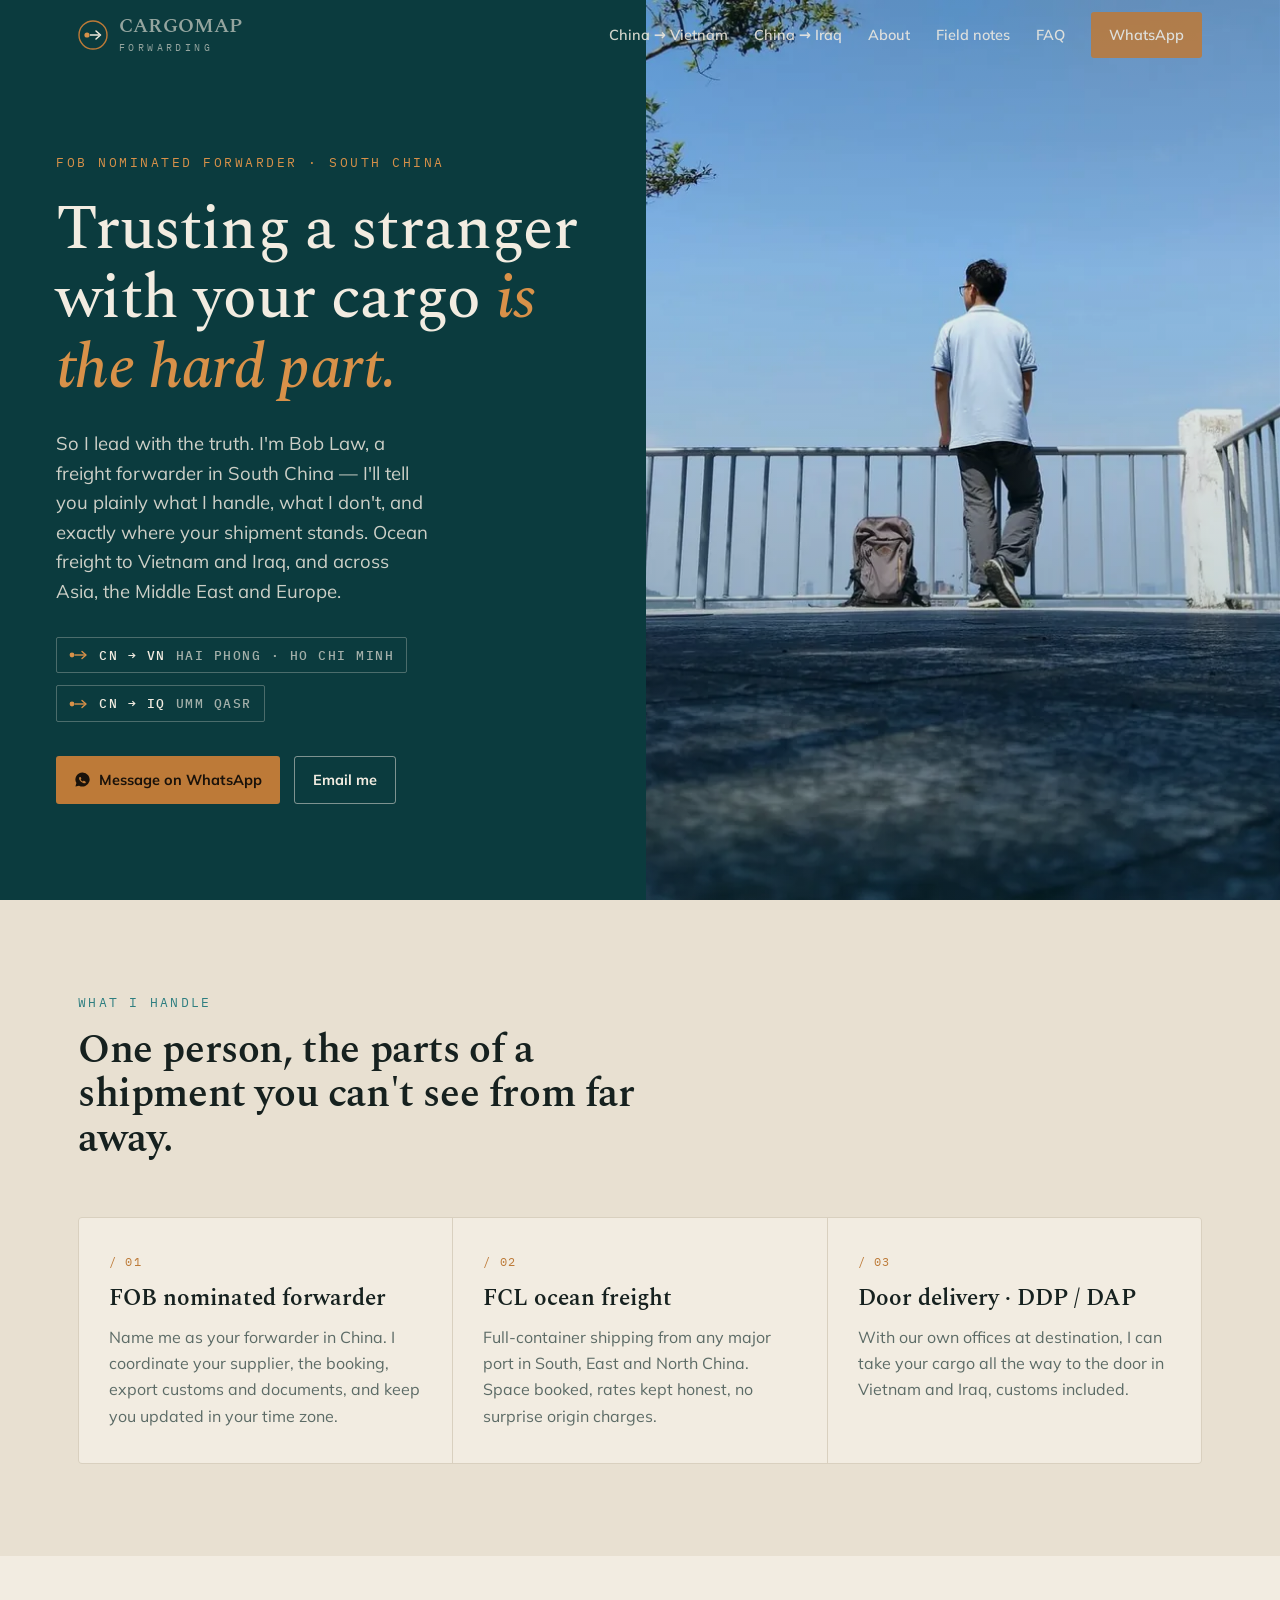
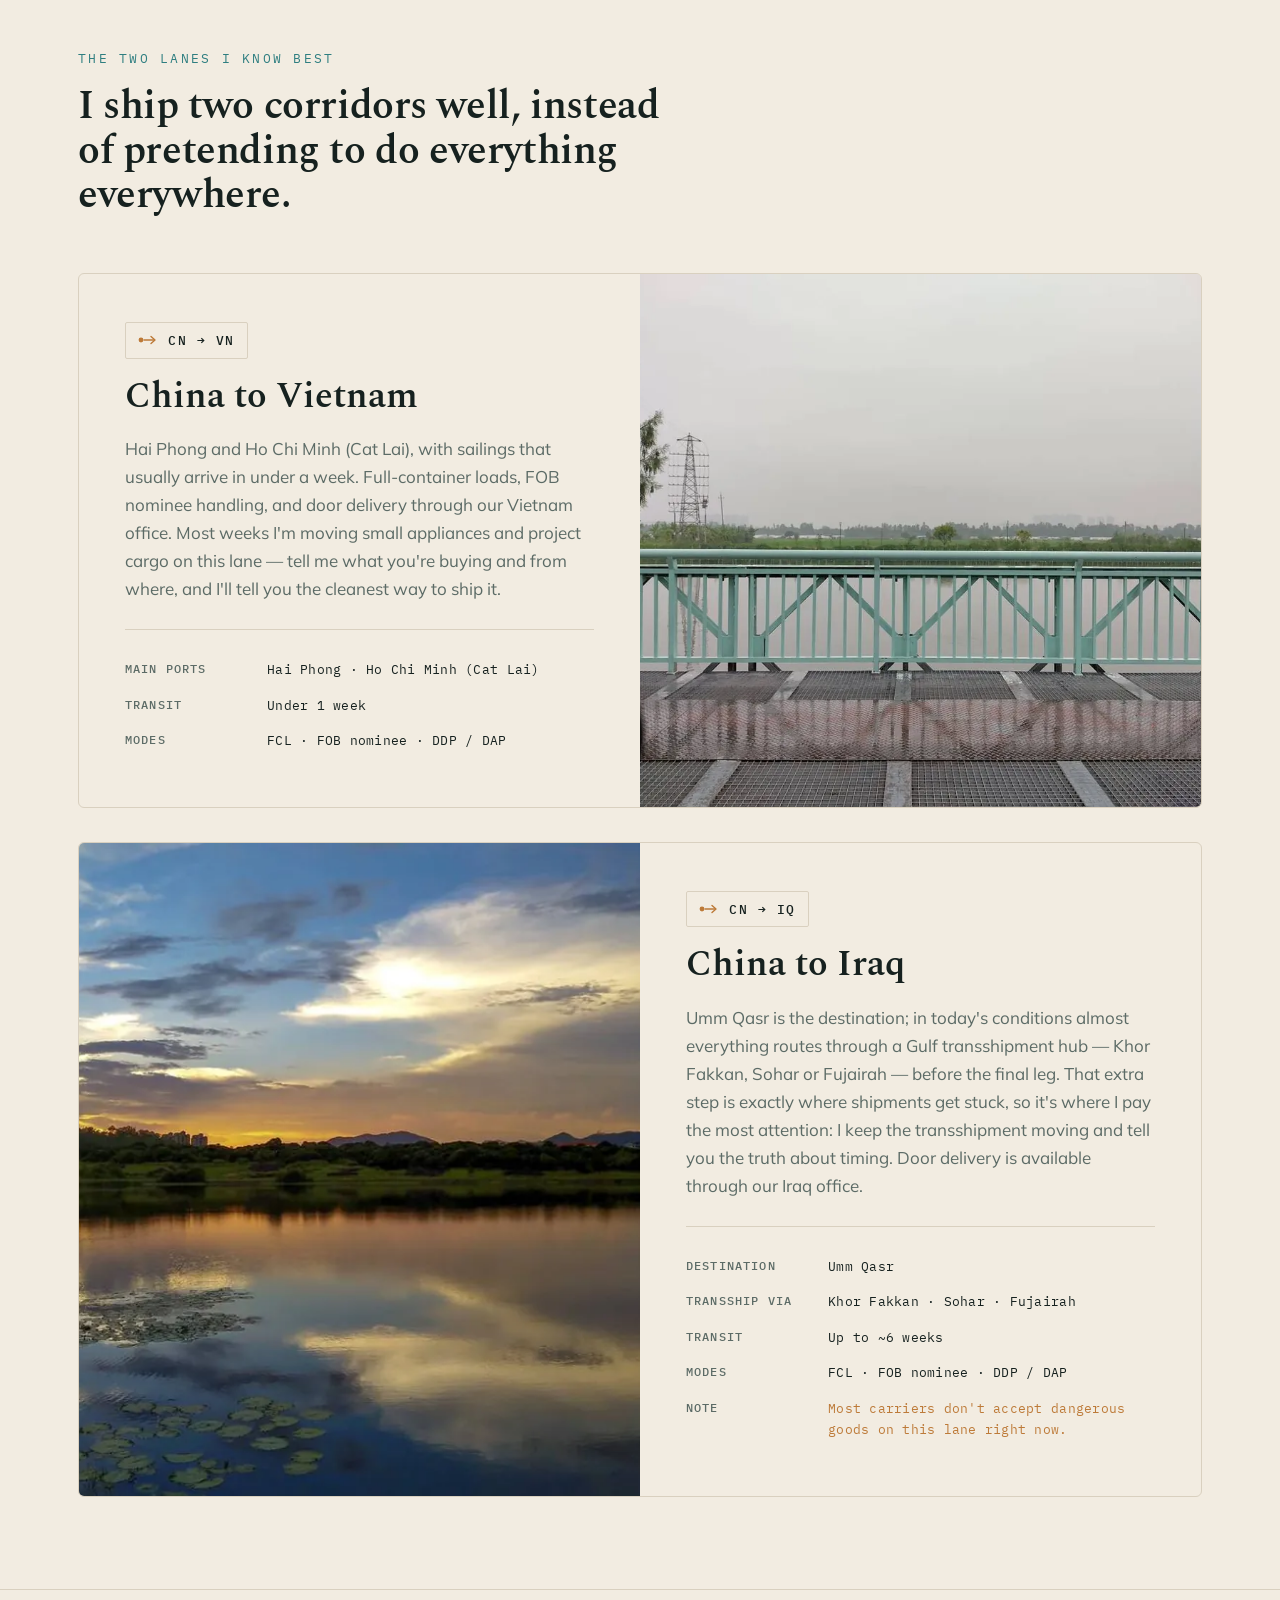
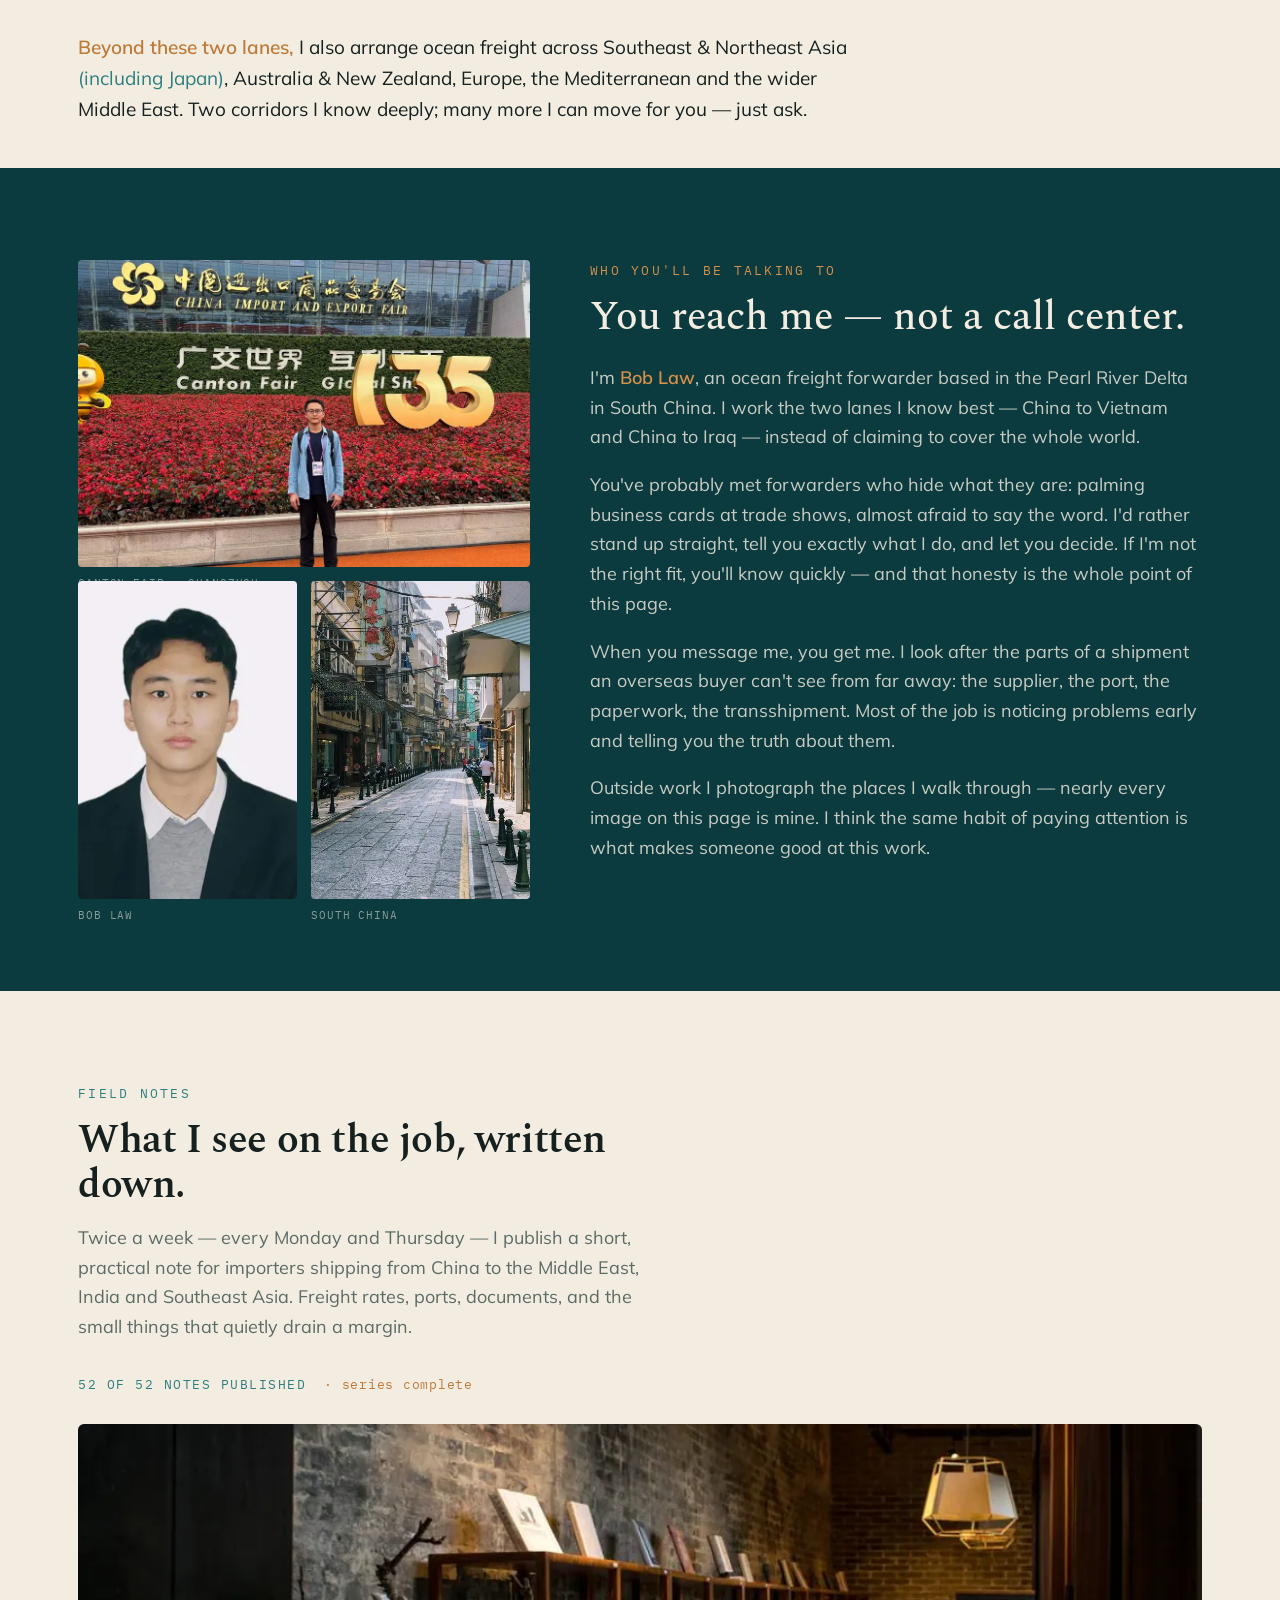
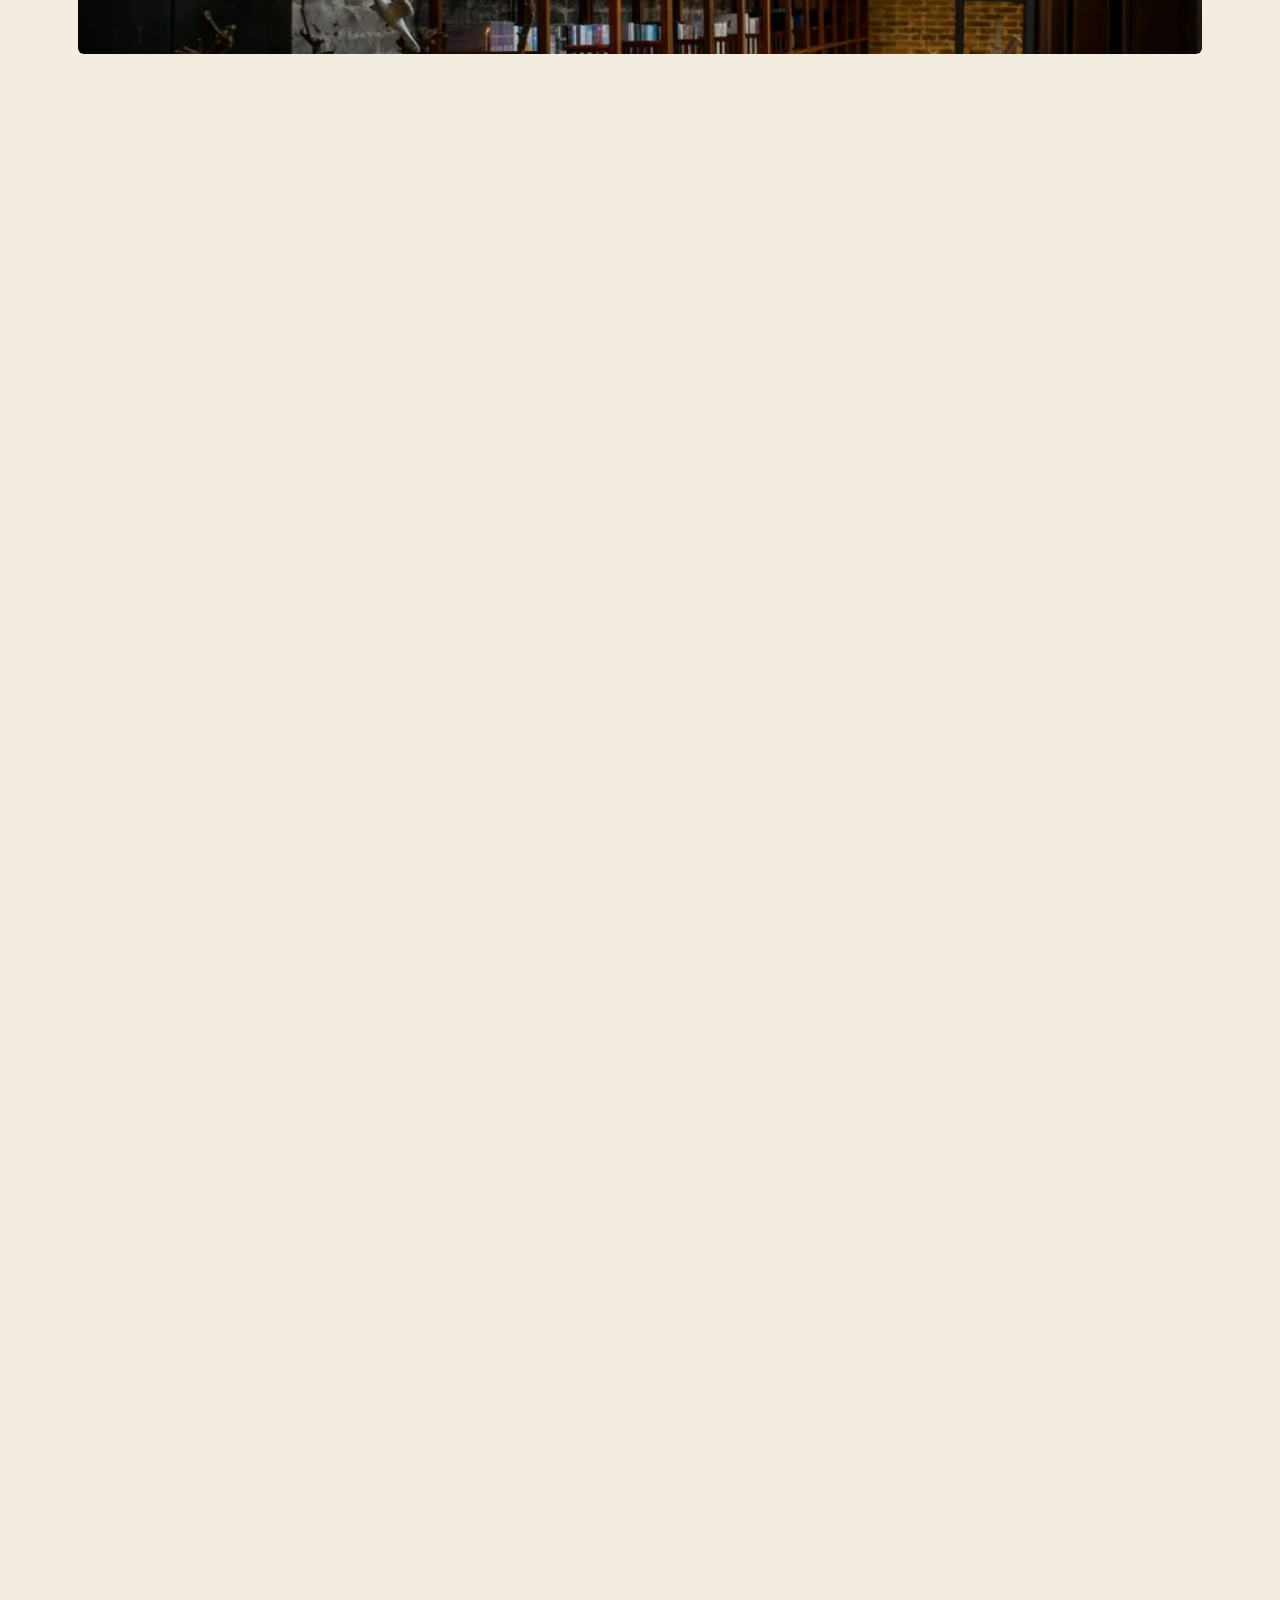
==== commit 44d5431e: "Add files via upload" ====
--- a/index.html
+++ b/index.html
@@ -3,8 +3,159 @@
 <head>
 <meta charset="UTF-8">
 <meta name="viewport" content="width=device-width, initial-scale=1.0">
-<title>Be.Luck Forwarding — Ocean Freight from China to Vietnam &amp; Iraq | Bob Law</title>
+<title>Cargomap — Ocean Freight from China to Vietnam &amp; Iraq | Bob Law</title>
 <meta name="description" content="Ocean freight forwarder based in South China. FCL, FOB nominated forwarder and door delivery from China to Vietnam (Hai Phong, Ho Chi Minh) and Iraq (Umm Qasr). Message Bob Law directly.">
+<!-- SITE URL: replace the value below if your GitHub Pages address is different -->
+<link rel="canonical" href="https://cargomap.github.io/">
+<meta name="robots" content="index, follow">
+<meta name="author" content="Bob Law">
+<meta name="keywords" content="freight forwarder China, FOB nominated forwarder, China to Vietnam ocean freight, China to Iraq shipping, Umm Qasr, Hai Phong, Ho Chi Minh, Cat Lai, FCL, DDP, DAP, Bob Law, Cargomap">
+<!-- Open Graph (LinkedIn / WhatsApp link previews) -->
+<meta property="og:type" content="website">
+<meta property="og:site_name" content="Cargomap">
+<meta property="og:title" content="Cargomap — Ocean Freight from China to Vietnam & Iraq">
+<meta property="og:description" content="A reliable FOB nominated forwarder in South China. FCL ocean freight and door delivery from China to Vietnam (Hai Phong, Ho Chi Minh) and Iraq (Umm Qasr) — handled personally by Bob Law, no hidden fees.">
+<meta property="og:url" content="https://cargomap.github.io/">
+<meta property="og:image" content="https://cargomap.github.io/og-image.jpg">
+<meta property="og:image:width" content="1200">
+<meta property="og:image:height" content="630">
+<meta property="og:locale" content="en_US">
+<meta name="twitter:card" content="summary_large_image">
+<meta name="twitter:title" content="Cargomap — Ocean Freight from China to Vietnam & Iraq">
+<meta name="twitter:description" content="FOB nominated forwarder in South China. FCL & door delivery to Vietnam (Hai Phong, Ho Chi Minh) and Iraq (Umm Qasr), handled personally by Bob Law.">
+<meta name="twitter:image" content="https://cargomap.github.io/og-image.jpg">
+
+<script type="application/ld+json">
+{
+  "@context": "https://schema.org",
+  "@type": "ProfessionalService",
+  "name": "Cargomap",
+  "url": "https://cargomap.github.io/",
+  "image": "https://cargomap.github.io/og-image.jpg",
+  "description": "Ocean freight forwarder based in South China specializing in FOB nominated forwarder service, FCL ocean freight and door delivery (DDP/DAP) from China to Vietnam and Iraq.",
+  "areaServed": [
+    {
+      "@type": "Country",
+      "name": "Vietnam"
+    },
+    {
+      "@type": "Country",
+      "name": "Iraq"
+    },
+    {
+      "@type": "Country",
+      "name": "China"
+    }
+  ],
+  "knowsLanguage": [
+    "en",
+    "zh",
+    "yue"
+  ],
+  "founder": {
+    "@type": "Person",
+    "name": "Bob Law",
+    "jobTitle": "Ocean Freight Forwarder",
+    "sameAs": "https://www.linkedin.com/in/bob-law-3bba48403"
+  },
+  "contactPoint": {
+    "@type": "ContactPoint",
+    "contactType": "sales",
+    "telephone": "+8618676419641",
+    "email": "lawcantonese@outlook.com",
+    "availableLanguage": [
+      "English",
+      "Chinese"
+    ]
+  },
+  "sameAs": [
+    "https://www.linkedin.com/in/bob-law-3bba48403"
+  ],
+  "makesOffer": [
+    {
+      "@type": "Offer",
+      "itemOffered": {
+        "@type": "Service",
+        "name": "China to Vietnam ocean freight",
+        "description": "FCL, FOB nominee and door delivery to Hai Phong and Ho Chi Minh (Cat Lai), usually under one week."
+      }
+    },
+    {
+      "@type": "Offer",
+      "itemOffered": {
+        "@type": "Service",
+        "name": "China to Iraq ocean freight",
+        "description": "FCL, FOB nominee and door delivery to Umm Qasr, transshipped via Khor Fakkan, Sohar or Fujairah."
+      }
+    },
+    {
+      "@type": "Offer",
+      "itemOffered": {
+        "@type": "Service",
+        "name": "FOB nominated forwarder service",
+        "description": "Acting as the buyer's nominated forwarder in China: supplier coordination, booking, export customs and documentation."
+      }
+    }
+  ]
+}
+</script>
+<script type="application/ld+json">
+{
+  "@context": "https://schema.org",
+  "@type": "FAQPage",
+  "mainEntity": [
+    {
+      "@type": "Question",
+      "name": "How long does ocean freight from China to Vietnam take?",
+      "acceptedAnswer": {
+        "@type": "Answer",
+        "text": "For FCL to Hai Phong and Ho Chi Minh (Cat Lai), sailings usually arrive in under one week."
+      }
+    },
+    {
+      "@type": "Question",
+      "name": "How long does shipping from China to Iraq (Umm Qasr) take?",
+      "acceptedAnswer": {
+        "@type": "Answer",
+        "text": "Up to about six weeks. In current conditions almost all cargo to Umm Qasr is transshipped through a Gulf hub such as Khor Fakkan, Sohar or Fujairah before the final leg."
+      }
+    },
+    {
+      "@type": "Question",
+      "name": "What is an FOB nominated forwarder, and why does it matter?",
+      "acceptedAnswer": {
+        "@type": "Answer",
+        "text": "When you buy on FOB terms you have the right to choose your own forwarder in China. Named as your nominee, I work for you — not the factory — coordinating the supplier, the booking, export customs and the documents, and keeping you updated in your time zone."
+      }
+    },
+    {
+      "@type": "Question",
+      "name": "Do you handle door-to-door delivery (DDP / DAP)?",
+      "acceptedAnswer": {
+        "@type": "Answer",
+        "text": "Yes. With offices at destination in Vietnam and Iraq, I can take your cargo all the way to the door, customs included."
+      }
+    },
+    {
+      "@type": "Question",
+      "name": "What kind of cargo do you handle?",
+      "acceptedAnswer": {
+        "@type": "Answer",
+        "text": "Mostly small appliances and project cargo. Note that most carriers do not currently accept dangerous goods on the China–Iraq lane."
+      }
+    },
+    {
+      "@type": "Question",
+      "name": "How do I get a quote?",
+      "acceptedAnswer": {
+        "@type": "Answer",
+        "text": "The fastest way is email: send your loading port, destination port, cargo-ready date, commodity and HS code, gross weight, and whether the goods include anything dangerous, battery or liquid. I am reachable across time zones and will reply with a straight, honest answer."
+      }
+    }
+  ]
+}
+</script>
+
 <link rel="preconnect" href="https://fonts.googleapis.com">
 <link rel="preconnect" href="https://fonts.gstatic.com" crossorigin>
 <link href="https://fonts.googleapis.com/css2?family=Spectral:ital,wght@0,400;0,500;0,600;1,400&family=Mulish:wght@400;500;600;700;800&family=IBM+Plex+Mono:wght@400;500;600&display=swap" rel="stylesheet">
@@ -87,7 +238,7 @@
   .hero-routes{display:flex;flex-wrap:wrap;gap:12px;margin-bottom:34px;}
   .hero-cta{display:flex;flex-wrap:wrap;gap:14px;}
   .hero-photo{
-    background-image:linear-gradient(180deg,rgba(11,59,62,.20),rgba(11,59,62,.08) 30%,rgba(11,59,62,.34)),url('[data-uri]');
+    background-image:linear-gradient(180deg,rgba(11,59,62,.20),rgba(11,59,62,.08) 30%,rgba(11,59,62,.34)),url('[data-uri]